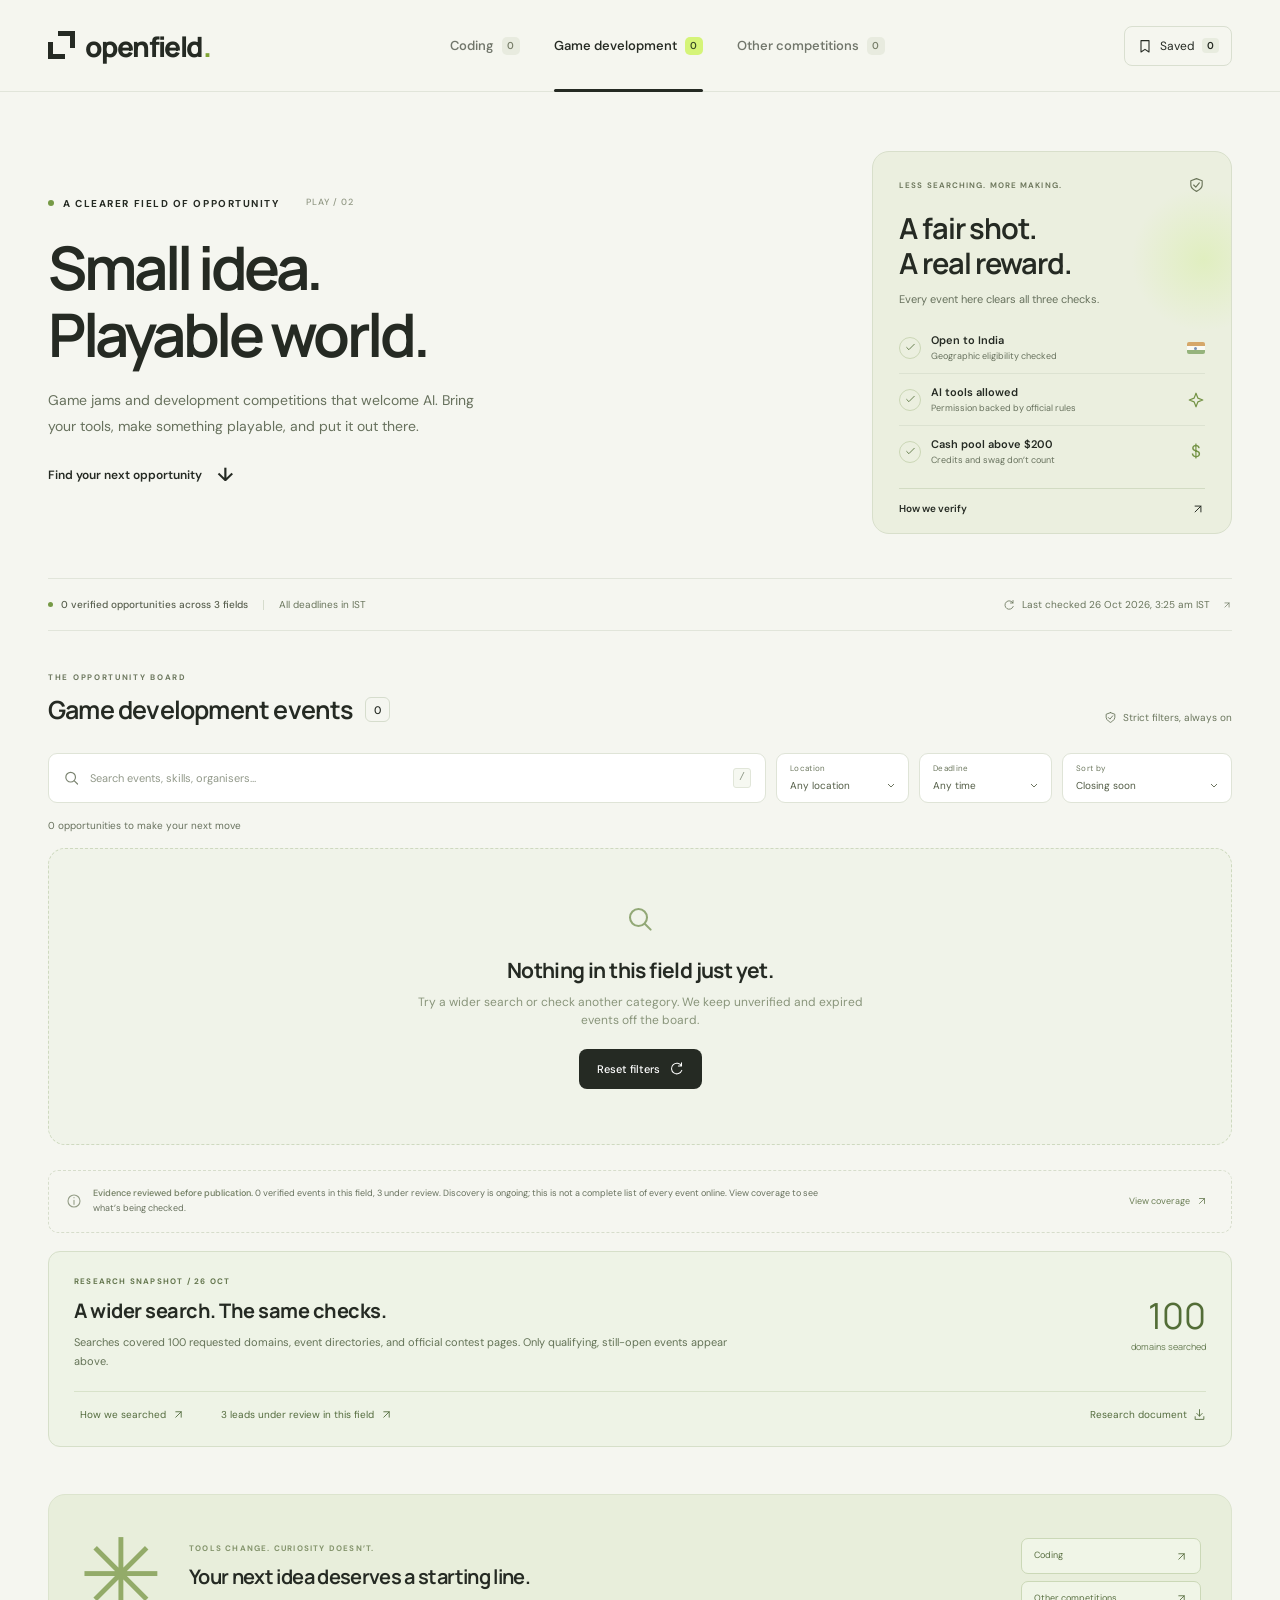
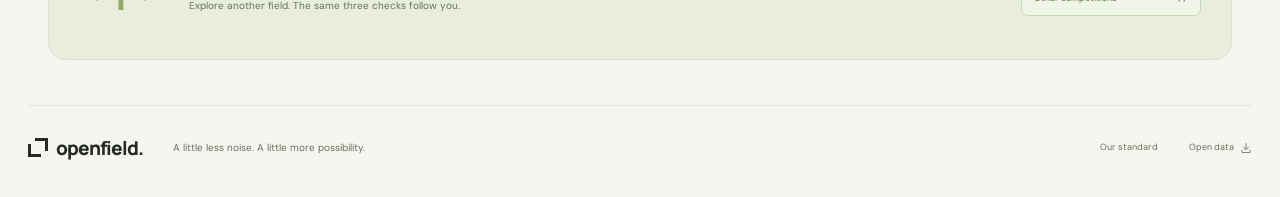
==== games.html @ f9df26ce "Publish competition research website" ====
<!doctype html>
<html lang="en">
<head>
  <meta charset="utf-8"><meta name="viewport" content="width=device-width,initial-scale=1">
  <meta name="theme-color" content="#f5f6f0">
  <meta name="description" content="Game jams and game development competitions open to India, allowing AI tools, with cash prize pools above $200.">
  <title>Game development · Openfield</title>
  <link rel="icon" href="favicon.svg" type="image/svg+xml"><link rel="stylesheet" href="style.css"><script src="app.js" defer></script>
</head>
<body data-category="game-development"><a class="skip-link" href="#opportunities">Skip to opportunities</a><div id="app"></div><noscript><div class="noscript">Enable JavaScript to browse, or read the <a href="events.json">event data</a>.</div></noscript></body>
</html>
---- style.css ----
@import url('https://fonts.googleapis.com/css2?family=DM+Sans:wght@400;450;500;550;600;650;700&family=Manrope:wght@400;500;600;650;700;750;800&display=swap');

:root{--ink:#252a23;--muted:#74796e;--paper:#f5f6f0;--line:#e1e5da;--lime:#d5f478;--green:#3b5c27;--white:#fff;--radius:17px;font-family:'DM Sans',sans-serif;color:var(--ink);background:var(--paper);font-synthesis:none;color-scheme:light;scroll-behavior:smooth}
*{box-sizing:border-box}body{margin:0;font-size:14px;line-height:1.5}button,input,select{font:inherit}a{color:inherit;text-decoration:none}button{cursor:pointer;color:inherit}button,a,input,select{-webkit-tap-highlight-color:transparent}button{background:none;border:0}button:disabled{cursor:default}button:focus-visible,a:focus-visible,select:focus-visible,input:focus-visible{outline:3px solid #7a9940;outline-offset:4px}input:focus-visible{outline-offset:-2px}button .icon,a .icon{flex-shrink:0}.icon{vertical-align:middle;flex-shrink:0}.muted{color:var(--muted)}.skip-link{position:fixed;top:-100px;left:15px;z-index:1000;background:var(--ink);padding:12px;color:white}.skip-link:focus{top:15px}.noscript{padding:40px;text-align:center}.noscript a{text-decoration:underline}
.site-header{border-bottom:1px solid var(--line);background:rgba(245,246,240,.96)}.header-inner{max-width:1320px;min-height:91px;margin:auto;padding:0 48px;display:flex;align-items:center;justify-content:space-between;gap:30px}.brand{font-family:'Manrope',sans-serif;font-size:28px;font-weight:800;letter-spacing:-1.6px;display:inline-flex;align-items:center;gap:10px;flex-shrink:0}.brand-dot{color:#80a535}.brand-mark{position:relative;width:27px;height:29px;display:inline-block}.brand-mark i{position:absolute;display:block;border:5px solid var(--ink);width:17px;height:17px}.brand-mark i:first-child{left:0;bottom:1px;border-top:0;border-right:0}.brand-mark i:last-child{right:0;top:0;border-bottom:0;border-left:0}.main-nav{align-self:stretch;display:flex;align-items:stretch;gap:34px}.main-nav a{position:relative;display:flex;align-items:center;gap:8px;font-size:13px;font-weight:550;color:#71766b;white-space:nowrap;transition:color .15s}.main-nav a:hover,.main-nav a.active{color:var(--ink)}.main-nav a.active:after{content:'';position:absolute;left:0;right:0;bottom:-1px;height:3px;background:var(--ink);border-radius:2px}.nav-count{font-size:10px;background:#e8ebdf;color:#777e69;min-width:18px;height:18px;display:grid;place-items:center;border-radius:5px}.main-nav a.active .nav-count{background:var(--lime);color:#354725}.saved-button{font-size:12px;display:flex;align-items:center;gap:7px;border:1px solid #d9dfd0;padding:9px 12px;border-radius:8px}.saved-button .icon{width:16px}.saved-button b{font-size:10px;font-weight:600;background:#e8ecdf;border-radius:4px;padding:0 5px}.saved-button[aria-pressed=true]{background:var(--lime);border-color:#bad65f}
.page-shell{max-width:1320px;margin:auto;padding:0 48px}.intro{display:grid;grid-template-columns:1fr 360px;gap:65px;padding:59px 0 44px;align-items:center}.eyebrow{font-size:10px;font-weight:700;letter-spacing:1.55px;display:flex;align-items:center;gap:9px}.live-dot,.status-dot{width:6px;height:6px;border-radius:100%;background:#769a46;display:inline-block;flex-shrink:0}.edition{font-size:9px;color:#909783;font-weight:500;margin-left:17px;letter-spacing:1px}.intro h1{font-family:'Manrope',sans-serif;font-size:clamp(42px,4.7vw,65px);line-height:1.12;letter-spacing:-3.5px;font-weight:650;margin:23px 0 20px}.intro-description{font-size:14px;line-height:1.8;color:#737969;max-width:450px;margin:0 0 22px}.text-link{font-weight:600;font-size:12px;display:inline-flex;align-items:center;gap:15px}.text-link>span{font-size:19px}.text-link:hover{text-decoration:underline;text-underline-offset:4px}
.promise-card{border:1px solid #d8dfcb;border-radius:var(--radius);background:#ebefdf;padding:23px 26px 17px;position:relative;overflow:hidden}.promise-card:before{content:'';position:absolute;width:145px;height:145px;background:radial-gradient(circle,rgba(217,238,171,.6),transparent 70%);right:-45px;top:35px;pointer-events:none}.promise-top{display:flex;align-items:center;justify-content:space-between;color:#6c765b;font-size:8px;font-weight:650;letter-spacing:1.1px}.promise-top .icon{width:17px}.promise-card h2{font-family:'Manrope',sans-serif;font-size:29px;letter-spacing:-1.1px;line-height:1.2;font-weight:650;margin:16px 0 10px}.promise-card>p{font-size:11px;color:#737e62;margin:0 0 15px}.promise-card ul{list-style:none;margin:0;padding:0}.promise-card li{display:flex;align-items:center;gap:10px;border-bottom:1px solid #dce2d1;padding:10px 0}.promise-card li:last-child{border:0}.promise-card li>div{flex:1}.promise-card strong{display:block;font-size:11px;font-weight:600}.promise-card small{display:block;color:#7b846f;font-size:9px;margin-top:1px}.check-circle{height:22px;width:22px;border-radius:50%;border:1px solid #cbd7b6;display:grid;place-items:center;color:#58733e}.check-circle .icon{width:13px;height:13px}.promise-end{width:18px;height:18px;color:#739244}.flag-india{width:18px;height:12px;background:linear-gradient(#d5a76a 0 33%,#fafaf4 33% 66%,#95b37c 66%);border-radius:2px;position:relative}.flag-india:after{content:'';position:absolute;width:3px;height:3px;border-radius:50%;background:#7a91b6;top:5px;left:7px}.dollar{width:18px;font-size:17px;color:#739244;text-align:center}.how-button{display:flex;align-items:center;justify-content:space-between;font-size:10px;font-weight:600;width:100%;margin-top:11px;padding:12px 0 0;border-top:1px solid #d2dbc3}.how-button .icon{width:14px;height:14px}
.field-status{display:flex;align-items:center;justify-content:space-between;border-top:1px solid var(--line);border-bottom:1px solid var(--line);min-height:53px;gap:15px;font-size:10px;color:#808575}.field-status>div{display:flex;align-items:center;gap:8px}.field-status strong{font-size:10px;font-weight:500;color:#59604f}.status-dot{width:5px;height:5px}.status-divider{height:10px;width:1px;background:#d6dccd;margin:0 7px}.field-status button{display:flex;align-items:center;gap:7px;font-size:10px;color:#7b8270;padding:10px 0}.field-status button .icon{height:12px;width:12px}.field-status button .icon:last-child{width:10px;margin-left:5px}
.opportunities{padding:40px 0 47px;scroll-margin-top:22px}.section-heading{display:flex;align-items:end;justify-content:space-between;margin-bottom:24px;gap:20px}.section-eyebrow{font-size:8px;letter-spacing:1.7px;color:#89917d;margin-bottom:8px}.section-heading h2{font-family:'Manrope',sans-serif;font-size:25px;letter-spacing:-.8px;margin:0;font-weight:650;display:flex;align-items:center;gap:12px}.section-heading h2>span{font-family:'DM Sans',sans-serif;letter-spacing:0;font-size:11px;font-weight:500;border:1px solid #d6ddcd;border-radius:6px;min-width:25px;height:25px;display:grid;place-items:center}.strict-label{font-size:10px;color:#7e876e;display:flex;align-items:center;gap:6px;padding-bottom:4px}.strict-label .icon{width:13px;height:13px}.toolbar{display:flex;align-items:stretch;gap:10px}.search-field{display:flex;align-items:center;gap:10px;flex:1;background:var(--white);border:1px solid #dfe4d7;padding:0 14px;border-radius:9px;min-width:200px}.search-field .icon{width:17px;color:#7a8370}.search-field input{width:100%;border:0;padding:16px 0;background:none;color:var(--ink);font-size:11px;outline:none}.search-field input::placeholder{color:#92998a}.search-field:focus-within{border-color:#95af71;box-shadow:0 0 0 2px #d6e1c8}.search-field kbd{color:#8a9380;border:1px solid #e1e6d9;background:#f6f8f1;border-radius:3px;font-size:10px;line-height:18px;width:18px;text-align:center;flex-shrink:0}.select-field{position:relative;border:1px solid #dfe4d7;background:var(--white);border-radius:9px;padding:8px 10px 7px 13px;min-width:133px}.select-field>span{display:block;color:#959d8b;font-size:8px;letter-spacing:.3px}.select-field select{width:100%;appearance:none;background:transparent url("data:image/svg+xml,%3Csvg xmlns='http://www.w3.org/2000/svg' width='14' height='14' fill='none' stroke='%236b735f'%3E%3Cpath d='m4 6 3 3 3-3'/%3E%3C/svg%3E") no-repeat right center;border:0;color:#525c45;outline:none;cursor:pointer;font-size:10px;padding:1px 23px 0 0}.sort-field{min-width:145px}.results-meta{display:flex;justify-content:space-between;align-items:center;min-height:45px;font-size:10px;color:#8b9380}.results-meta button{font-size:10px;display:flex;align-items:center;gap:4px;padding:5px}.results-meta button[hidden]{display:none}.results-meta .icon{width:12px;height:12px}
.event-grid{display:grid;grid-template-columns:repeat(3,minmax(0,1fr));gap:18px}.event-card{background:white;border:1px solid #e0e5d8;border-radius:var(--radius);padding:21px 20px 0;display:flex;flex-direction:column;min-width:0;transition:transform .18s,border-color .18s,box-shadow .18s}.event-card:hover{border-color:#bbcba7;transform:translateY(-3px);box-shadow:0 9px 22px -14px #37472850}.card-header{display:flex;align-items:center;gap:10px;min-height:38px}.organizer-logo{font-family:'Manrope',sans-serif;font-weight:750;font-size:12px;height:36px;width:36px;border-radius:10px;background:#f0f1f4;color:#373e4e;display:grid;place-items:center;letter-spacing:-.6px;flex-shrink:0}.logo-game-development{background:#e9e4f4;color:#75618c}.logo-other{background:#f6ede1;color:#9f7a47}.organizer-info{min-width:0;flex:1}.organizer-info>span{font-size:9px;font-weight:600;color:#71786a;display:block;white-space:nowrap;overflow:hidden;text-overflow:ellipsis;max-width:200px}.organizer-info small{display:flex;align-items:center;gap:4px;color:#969d8d;font-size:8px;margin-top:3px}.organizer-info .icon{width:10px;height:10px}.bookmark-button{align-self:flex-start;padding:4px;color:#abb2a3}.bookmark-button .icon{width:17px;height:17px}.bookmark-button:hover{color:var(--green)}.bookmark-button.is-saved{color:#5c7d2f}.bookmark-button.is-saved .icon{fill:#d5f478}.card-badges{display:flex;gap:7px;margin:22px 0 12px;min-height:21px}.open-badge{display:inline-flex;align-items:center;gap:5px;font-size:8px;background:#edf4e5;color:#6b854b;padding:3px 7px;border-radius:5px}.open-badge i{width:4px;height:4px;border-radius:50%;background:#8eaa68}.urgent-badge{display:inline-flex;align-items:center;font-size:8px;color:#aa7d40;background:#faf2e5;padding:3px 7px;border-radius:5px}.event-card h3{font-family:'Manrope',sans-serif;font-size:18px;letter-spacing:-.55px;line-height:1.35;font-weight:700;margin:0 0 11px;min-height:48px}.event-card h3 a:hover{text-decoration:underline;text-underline-offset:4px}.card-summary{color:#858d7c;font-size:10px;line-height:1.8;margin:0 0 14px;min-height:54px}.tags{display:flex;flex-wrap:wrap;gap:5px;margin-bottom:23px}.tags span{font-size:8px;border:1px solid #e7eadf;color:#7d866e;border-radius:5px;padding:3px 6px;white-space:nowrap}.card-facts{display:flex;align-items:start;justify-content:space-between;gap:10px;margin-top:auto;margin-bottom:20px}.card-facts>div{display:flex;flex-direction:column}.fact-label{font-size:7px;letter-spacing:1.1px;font-weight:550;color:#8e9781;white-space:nowrap}.prize-amount{font-family:'Manrope',sans-serif;font-size:24px;font-weight:650;letter-spacing:-1px;margin:3px 0 1px;line-height:1.5}.card-facts small{color:#929b85;font-size:8px;max-width:175px}.deadline-fact{text-align:right;flex-shrink:0}.deadline-fact strong{font-family:'Manrope',sans-serif;font-size:17px;letter-spacing:-.3px;font-weight:600;margin:7px 0 3px}.verification-strip{border-top:1px solid #edf0e7;display:flex;gap:13px;padding:11px 0;color:#738460}.verification-strip>span{display:flex;align-items:center;gap:4px;font-size:8px}.verification-strip .icon{width:11px;height:11px}.card-actions{margin:0 -20px;border-top:1px solid #e8ecdf;display:flex;min-height:49px;background:#fcfdf9;border-radius:0 0 var(--radius) var(--radius);overflow:hidden}.card-actions button,.card-actions a{display:flex;align-items:center;justify-content:center;gap:8px;padding:14px 7px;font-size:9px;flex:1;font-weight:500}.card-actions button{color:#8b947d;border-right:1px solid #e8ecdf}.card-actions a{color:#485a35}.card-actions .icon{width:12px;height:12px}.card-actions a:hover{background:#eaf2dc}.card-actions button:hover{background:#f0f4e7;color:#556547}
.coverage-note{display:flex;align-items:center;gap:11px;border:1px dashed #d6ddcb;border-radius:10px;padding:15px 17px;margin-top:25px;color:#949d87}.coverage-note>.icon{width:16px;height:16px}.coverage-note p{font-size:9px;line-height:1.7;margin:0;flex:1;max-width:750px}.coverage-note p strong{color:#788469;font-weight:550}.coverage-note button{display:flex;align-items:center;gap:6px;font-size:9px;color:#6a7d54;white-space:nowrap;margin-left:auto}.coverage-note button .icon{width:12px;height:12px}
.bottom-banner{display:flex;align-items:center;gap:26px;background:#e8eedb;border:1px solid #dce4ce;border-radius:var(--radius);padding:32px 30px;margin:0 0 45px}.banner-symbol{font-family:serif;font-size:100px;line-height:1;color:#93ab69;width:84px;flex-shrink:0}.bottom-banner .eyebrow{font-size:8px;letter-spacing:1.2px;color:#84946c}.bottom-banner h2{font-family:'Manrope',sans-serif;font-weight:650;font-size:20px;letter-spacing:-.65px;margin:8px 0 6px}.bottom-banner p{font-size:10px;color:#8c987c;margin:0}.banner-links{margin-left:auto;display:flex;flex-direction:column;gap:7px;min-width:180px}.banner-links a{border:1px solid #cbd8b7;border-radius:7px;display:flex;align-items:center;justify-content:space-between;gap:18px;padding:10px 12px;font-size:9px;color:#596f41;background:#f0f5e7}.banner-links a:hover{background:var(--lime)}.banner-links .icon{width:13px;height:13px}.site-footer{max-width:1224px;margin:auto;border-top:1px solid var(--line);display:flex;align-items:center;justify-content:space-between;padding:24px 0 32px;gap:20px}.footer-brand{font-size:19px;letter-spacing:-1px;gap:8px}.footer-brand .brand-mark{height:20px;width:20px}.footer-brand .brand-mark i{border-width:3.5px;width:13px;height:13px}.site-footer>p{font-size:10px;color:#8d9582;margin-right:auto;margin-left:10px}.site-footer>div{display:flex;gap:25px}.site-footer button,.site-footer>div>a{font-size:9px;color:#8a947e;display:flex;align-items:center;gap:6px}.site-footer .icon{width:12px;height:12px}
.skeleton-card{border:1px solid var(--line);border-radius:var(--radius);height:390px;padding:25px;background:white}.skeleton-card>div{background:linear-gradient(90deg,#eef1e7,#f7f9f3,#eef1e7);background-size:200%;height:30px;margin-bottom:25px;border-radius:7px;animation:shimmer 1.5s infinite}.skeleton-card>div:nth-child(2){height:70px}.skeleton-card>div:nth-child(3){height:100px}.empty-state{grid-column:1/-1;border:1px dashed #ced9bf;border-radius:var(--radius);padding:55px 25px;text-align:center;background:#f0f3e9}.empty-state>.icon{width:30px;height:30px;color:#92a876}.empty-state h3{font-family:'Manrope',sans-serif;font-size:21px;letter-spacing:-.6px;margin-bottom:6px}.empty-state p{color:#89957b;font-size:12px;max-width:470px;margin:0 auto 20px}.button{display:inline-flex;align-items:center;justify-content:center;gap:9px;background:var(--ink);color:#fff;padding:12px 18px;border-radius:8px;font-size:11px;font-weight:500}.button .icon{width:15px;height:15px}.button:hover{background:#496036}.button.secondary{background:#edf2e4;color:#5d7447;border:1px solid #d2ddc4}
dialog{border:1px solid #d4dec8;border-radius:20px;padding:0;max-width:640px;width:calc(100% - 30px);max-height:88dvh;background:#fbfcf7;color:var(--ink);box-shadow:0 30px 150px #16210f55}dialog::backdrop{background:#1e291a77;backdrop-filter:blur(5px)}.dialog-open{overflow:hidden}.dialog-wrap{padding:36px;position:relative}.dialog-close{position:absolute;right:16px;top:16px;display:grid;place-items:center;width:28px;height:28px;background:#edf1e7;border-radius:50%;color:#738460}.dialog-close .icon{height:15px;width:15px}.dialog-wrap>.eyebrow{max-width:90%}.dialog-wrap h2{font-family:'Manrope',sans-serif;font-size:30px;line-height:1.2;letter-spacing:-1.3px;margin:18px 0 10px;padding-right:12px;font-weight:650}.dialog-intro{font-size:12px;color:#869179;margin-bottom:25px}.proof-section{border-top:1px solid #e0e7d6;padding:18px 0 6px}.proof-section h3{font-size:13px;margin:0 0 10px;display:flex;gap:8px;align-items:center}.proof-section h3 .icon{width:17px;color:#779451}.proof-section p{font-size:11px;color:#758468;line-height:1.8}.proof-section blockquote{margin:10px 0;background:#ecf2e2;border-left:2px solid #adc58a;border-radius:0 6px 6px 0;padding:12px;font-size:12px;line-height:1.7;color:#5d7446}.proof-section .text-link{font-size:10px;color:#6c864e}.proof-section .text-link .icon{height:13px;width:13px}.proof-section .muted{font-size:10px;color:#919e83}.dialog-actions{display:flex;gap:10px;justify-content:flex-end;padding-top:20px}.method-steps>section{display:flex;gap:17px;padding:17px 0;border-top:1px solid var(--line)}.method-steps>section>span{font-size:11px;color:#8da86a;padding:6px 8px;background:#edf3e3;align-self:flex-start;border-radius:7px}.method-steps h3{font-size:13px;margin:3px 0 6px}.method-steps p{font-size:11px;color:#859379;line-height:1.8;margin:0}.dialog-note{background:#eef3e5;border:1px solid #dfe8d3;border-radius:9px;padding:15px;font-size:10px;color:#839573;line-height:1.9;margin-top:20px}.dialog-note p{margin:8px 0 0}.source-summary{display:flex;align-items:center;gap:17px;border:1px solid #dbe5ce;border-radius:10px;padding:18px;background:#edf3e3}.source-summary strong{font-size:38px;font-weight:500;line-height:1;color:#5c783f}.source-summary>span{font-size:11px;color:#7b8c68}.source-summary+p{font-size:11px;color:#8a977c;line-height:1.8}.source-list>a{border-bottom:1px solid var(--line);padding:12px 0;display:flex;align-items:center;justify-content:space-between;gap:10px}.source-list strong{font-size:11px;font-weight:550}.source-list small{display:block;font-size:9px;color:#97a189;margin-top:2px}.source-list>a>span{display:flex;align-items:center;gap:8px;font-size:9px;color:#8da176}.source-list .icon{height:12px;width:12px}.toast{position:fixed;bottom:25px;left:50%;transform:translate(-50%,15px);padding:12px 20px;background:#2d3b24;color:#f2f6eb;font-size:12px;border:1px solid #647c4d;border-radius:10px;box-shadow:0 4px 25px #23331925;opacity:0;pointer-events:none;transition:opacity .2s,transform .2s;z-index:100}.toast.show{opacity:1;transform:translate(-50%,0)}
/* Small text stays readable against the quiet, light palette. */
.intro-description,.promise-card>p,.promise-card small,.card-summary,.organizer-info small,.card-facts small,.tags span,.results-meta,.coverage-note p,.site-footer>p,.site-footer button,.site-footer>div>a,.bottom-banner p{color:#67715d}
.fact-label,.section-eyebrow,.select-field>span{color:#6d785f}.card-actions button{color:#69765a}.organizer-info>span{color:#59654f}.field-status,.field-status button,.strict-label{color:#69755c}.dialog-intro,.proof-section p,.proof-section .muted,.method-steps p,.dialog-note,.source-list small{color:#68795a}.prize-amount.prize-long{font-size:clamp(18px,1.65vw,24px);letter-spacing:-.7px}.conditions-list{padding-left:18px;color:#68795a;font-size:11px;line-height:1.9}.select-field.sort-field{min-width:170px}
.review-queue{margin-top:25px;border-top:1px solid var(--line);padding-top:20px}.review-queue h3{font-family:'Manrope',sans-serif;font-size:19px;letter-spacing:-.5px;margin:9px 0}.review-queue>p,.review-queue article p{font-size:11px;color:#68795a;line-height:1.8}.review-queue article{border:1px solid #e4dec6;background:#f7f3e8;border-radius:9px;padding:15px;margin-top:12px}.review-queue article>a{font-size:12px;font-weight:600;display:flex;align-items:center;gap:7px}.review-queue article .icon{width:13px;height:13px}.review-queue article>span{display:inline-block;font-size:8px;border:1px solid #ddd2b4;color:#837343;padding:2px 6px;border-radius:4px;margin-top:7px}.conversion-note{font-size:10px;color:#68795a}.conversion-note .text-link{font-size:10px}.conversion-note .icon{width:12px;height:12px}
.research-snapshot{margin-top:18px;border:1px solid #d6dfc9;background:#eef3e6;border-radius:12px;padding:23px 25px}.research-snapshot[hidden]{display:none}.research-heading{display:flex;justify-content:space-between;align-items:center;gap:30px}.research-heading .eyebrow{font-size:8px;letter-spacing:1.2px;color:#64764e}.research-heading h3{font-family:'Manrope',sans-serif;font-size:20px;letter-spacing:-.5px;margin:9px 0 7px}.research-heading p{font-size:11px;line-height:1.8;color:#647357;max-width:670px;margin:0}.research-number{font-family:'Manrope',sans-serif;font-size:36px;line-height:1.2;color:#536d37;text-align:right;flex-shrink:0}.research-number small{display:block;font-family:inherit;font-size:9px;color:#667b52;margin-top:4px}.research-actions{display:flex;align-items:center;gap:24px;border-top:1px solid #d8e2ca;padding-top:14px;margin-top:19px;flex-wrap:wrap}.research-actions button,.research-actions a{font-size:10px;display:inline-flex;align-items:center;gap:6px;color:#536b3d}.research-actions a{margin-left:auto}.research-actions .icon{width:13px;height:13px}.research-dialog-link{display:flex;gap:8px;align-items:center;font-size:11px;color:#526e37;padding:12px 0}.research-dialog-link .icon{width:14px;height:14px}.research-stats{display:grid;grid-template-columns:repeat(3,minmax(0,1fr));gap:10px;margin-bottom:22px}.research-stats>div{border:1px solid #dce5cf;background:#edf3e3;border-radius:9px;padding:15px 10px}.research-stats strong{display:block;font-size:27px;font-weight:600;color:#5c783f;line-height:1.3}.research-stats span{display:block;font-size:9px;color:#61744f;line-height:1.5;margin-top:4px}.research-method{font-size:11px;line-height:1.8;color:#68795a;padding-left:18px}.research-method li{padding-left:3px;margin:9px 0}.research-coverage>h3{font-size:14px;margin:18px 0 8px}.research-coverage>p,.research-coverage details>p{font-size:11px;line-height:1.8;color:#68795a}.research-coverage details{border-top:1px solid #dce4d1}.research-coverage summary{padding:15px 0;cursor:pointer;font-size:12px;font-weight:550;color:#4b6039}.research-coverage summary span{font-size:9px;color:#6c7e5c;font-weight:400;margin-left:8px}.research-coverage details[open]>summary{padding-bottom:7px}.domain-list,.research-record-list{list-style:none;margin:0;padding:0}.domain-list>li,.research-record-list>li{padding:12px 0;border-bottom:1px solid #e4e9dc}.domain-list>li:last-child,.research-record-list>li:last-child{border-bottom:0}.domain-list a,.research-record-list a{font-size:11px;font-weight:550;display:inline-flex;align-items:center;gap:5px;overflow-wrap:anywhere}.domain-list .icon,.research-record-list .icon{width:12px;height:12px;flex-shrink:0}.domain-status{display:block;font-size:9px;color:#5e7650;margin-top:4px;text-transform:capitalize}.domain-list p,.research-record-list p{font-size:10px;color:#68795a;line-height:1.8;margin:5px 0 0}.evidence-summary{background:#edf2e5;border-radius:6px;padding:12px}.evidence-summary>span{display:block;font-size:8px;letter-spacing:.7px;text-transform:uppercase;margin-bottom:5px;color:#6e825a}.extra-source-links{display:flex;flex-direction:column;align-items:flex-start;gap:10px;padding:5px 0}.research-actions button:hover,.research-actions a:hover,.research-dialog-link:hover{text-decoration:underline;text-underline-offset:3px}
@media(max-width:600px){.research-snapshot{padding:19px 17px}.research-heading{gap:15px;align-items:flex-start}.research-heading h3{font-size:18px;line-height:1.4}.research-heading p{font-size:10px}.research-number{font-size:29px}.research-number small{font-size:8px;max-width:60px;line-height:1.5}.research-actions{gap:14px;align-items:flex-start;flex-direction:column}.research-actions a{margin-left:0}.research-stats{gap:6px}.research-stats>div{padding:12px 8px}.research-stats span{font-size:8px}.research-method{font-size:12px}.research-coverage summary{font-size:12px}.research-coverage summary span{font-size:8px;margin-left:5px}}
@keyframes shimmer{from{background-position:200%}to{background-position:-200%}}
@media(min-width:1450px){.header-inner,.page-shell{max-width:1400px;padding-left:65px;padding-right:65px}.intro{grid-template-columns:1fr 390px;padding-top:66px;padding-bottom:51px}.intro h1{font-size:72px}.promise-card{padding:25px 29px 20px}.site-footer{max-width:1270px}.event-card{padding:25px 24px 0}.card-actions{margin:0 -24px}.event-card h3{font-size:20px}.card-summary{font-size:11px}.prize-amount{font-size:26px}.card-facts small{font-size:9px}.fact-label{font-size:8px}}
@media(max-width:1100px){.main-nav{gap:20px}.header-inner{gap:15px;padding:0 32px}.page-shell{padding:0 32px}.intro{gap:35px;grid-template-columns:1fr 320px}.intro h1{font-size:53px;letter-spacing:-2.8px}.edition{display:none}.event-grid{gap:13px}.event-card{padding:18px 16px 0}.card-actions{margin:0 -16px}.prize-amount{font-size:21px}.card-facts small{font-size:7px;max-width:145px}.deadline-fact strong{font-size:15px}.card-summary{min-height:72px}.event-card h3{font-size:17px;min-height:46px}.site-footer{margin:0 32px}.bottom-banner{gap:18px;padding:25px}.bottom-banner h2{font-size:18px}.banner-symbol{font-size:80px;width:65px}.banner-links{min-width:160px}.select-field{min-width:115px}.sort-field{min-width:140px}}
@media(max-width:850px){.header-inner{flex-wrap:wrap;min-height:auto;padding:20px 25px 0}.brand{font-size:25px}.saved-button{margin-left:auto;padding:7px 9px}.main-nav{order:3;flex-basis:100%;min-height:54px;gap:28px}.main-nav a{font-size:12px}.intro{grid-template-columns:1fr 280px;gap:28px;padding:38px 0 30px}.page-shell{padding:0 25px}.intro h1{font-size:43px;letter-spacing:-2px}.intro-description{font-size:12px}.intro .eyebrow{font-size:8px;letter-spacing:1px}.promise-card{padding:19px}.promise-card h2{font-size:25px}.promise-top{font-size:7px}.promise-card>p{font-size:10px}.promise-card li{padding:8px 0}.promise-card small{font-size:8px}.promise-card strong{font-size:10px}.field-status{align-items:flex-start;flex-direction:column;gap:0;padding:10px 0}.field-status button{padding:5px 0}.toolbar{flex-wrap:wrap;gap:8px}.search-field{flex-basis:100%}.select-field{flex:1}.event-grid{grid-template-columns:repeat(2,minmax(0,1fr));gap:16px}.card-summary{min-height:54px}.event-card h3{font-size:19px;min-height:50px}.event-card{padding:22px 20px 0}.card-actions{margin:0 -20px}.prize-amount{font-size:24px}.organizer-info>span{max-width:210px}.section-heading h2{font-size:24px}.bottom-banner{flex-wrap:wrap;gap:12px}.banner-symbol{width:50px;font-size:65px}.banner-links{flex-direction:row;width:100%;margin-left:62px}.banner-links a{flex:1}.site-footer{margin:0 25px}.site-footer>p{display:none}.coverage-note{align-items:flex-start}.coverage-note button{align-self:center}.strict-label{font-size:8px}}
@media(max-width:600px){.header-inner{padding:17px 20px 0}.brand{font-size:24px}.brand-mark{width:23px;height:25px}.brand-mark i{width:15px;height:15px;border-width:4px}.main-nav{gap:0;justify-content:space-between;min-height:57px}.main-nav a{font-size:10px;gap:6px}.nav-count{font-size:9px;min-width:16px;height:16px}.saved-button{font-size:10px;gap:5px}.saved-button .icon{width:14px;height:14px}.page-shell{padding:0 20px}.intro{grid-template-columns:1fr;gap:28px;padding:31px 0 25px}.intro h1{font-size:47px;letter-spacing:-2.6px;margin:19px 0 17px}.intro-description{font-size:12px;max-width:370px}.intro .eyebrow{font-size:7px;letter-spacing:1.2px}.text-link{font-size:11px}.promise-card{padding:19px 20px 12px}.promise-card h2{font-size:23px;line-height:1.3;margin:10px 0 6px}.promise-card h2 br{display:none}.promise-top{font-size:7px}.promise-card>p{font-size:10px;margin-bottom:9px}.promise-card li{padding:9px 0;gap:11px}.promise-card strong{font-size:11px}.promise-card small{font-size:9px}.how-button{font-size:10px;margin-top:8px}.promise-card li>.promise-end,.promise-card li>.dollar,.flag-india{margin-right:3px}.field-status{font-size:9px;padding:10px 0 5px}.field-status strong,.field-status button{font-size:9px}.field-status>div{gap:7px}.status-divider{margin:0 1px}.field-status button .icon:last-child{margin-left:0}.opportunities{padding-top:28px;padding-bottom:30px}.section-heading{align-items:start;margin-bottom:18px;gap:7px}.section-eyebrow{font-size:7px;letter-spacing:1.2px}.section-heading h2{font-size:21px;letter-spacing:-.8px;gap:8px}.section-heading h2>span{font-size:10px;min-width:21px;height:21px}.strict-label{font-size:0;padding-top:22px;gap:0}.strict-label .icon{width:17px;height:17px}.select-field{padding-left:10px;min-width:0}.select-field select{font-size:9px;padding-right:15px}.search-field input{font-size:10px}.sort-field{flex:1.2}.results-meta{font-size:9px;min-height:42px}.event-grid{grid-template-columns:1fr;gap:17px}.event-card{padding:23px 22px 0}.organizer-logo{height:40px;width:40px;font-size:13px}.organizer-info>span{font-size:10px;max-width:230px}.organizer-info small{font-size:9px}.card-badges{margin-top:20px;margin-bottom:12px}.open-badge,.urgent-badge{font-size:9px}.event-card h3{font-size:21px;min-height:0;margin-bottom:11px;letter-spacing:-.7px}.card-summary{font-size:12px;line-height:1.7;min-height:0}.tags span{font-size:9px}.tags{margin-bottom:24px}.card-facts{margin-bottom:19px}.fact-label{font-size:8px}.prize-amount{font-size:27px}.card-facts small{font-size:9px;max-width:220px}.deadline-fact strong{font-size:19px;margin-top:7px}.verification-strip{padding:12px 0;gap:17px}.verification-strip>span{font-size:9px}.verification-strip .icon{width:12px;height:12px}.card-actions{margin:0 -22px;min-height:53px}.card-actions button,.card-actions a{font-size:10px}.coverage-note{padding:13px;gap:9px;flex-wrap:wrap;margin-top:21px}.coverage-note p{font-size:9px;flex-basis:calc(100% - 35px)}.coverage-note button{margin-left:25px}.bottom-banner{padding:22px 20px;margin-bottom:30px;gap:10px}.banner-symbol{font-size:55px;width:43px}.bottom-banner>div:nth-child(2){flex:1;min-width:180px}.bottom-banner .eyebrow{font-size:6px;letter-spacing:1px}.bottom-banner h2{font-size:17px;letter-spacing:-.5px;line-height:1.4}.bottom-banner p{font-size:9px}.banner-links{margin-left:0;gap:7px}.banner-links a{font-size:9px;padding:10px;gap:5px}.banner-links .icon{width:11px}.site-footer{margin:0 20px;padding:20px 0 27px}.footer-brand{font-size:19px}.footer-brand .brand-mark{width:20px;height:20px}.site-footer>div{gap:15px}.site-footer button,.site-footer>div>a{font-size:9px}.dialog-wrap{padding:30px 23px 25px}.dialog-wrap h2{font-size:26px}.dialog-wrap .eyebrow{font-size:8px;letter-spacing:1px}.dialog-actions{justify-content:stretch}.dialog-actions>*{flex:1;padding-left:12px;padding-right:12px}.proof-section p,.method-steps p{font-size:12px}.dialog-note{font-size:11px}.toast{width:max-content;max-width:90%;text-align:center;font-size:11px}.skeleton-card{height:340px}}
@media(prefers-reduced-motion:reduce){*{scroll-behavior:auto!important;animation:none!important;transition:none!important}.event-card:hover{transform:none}}
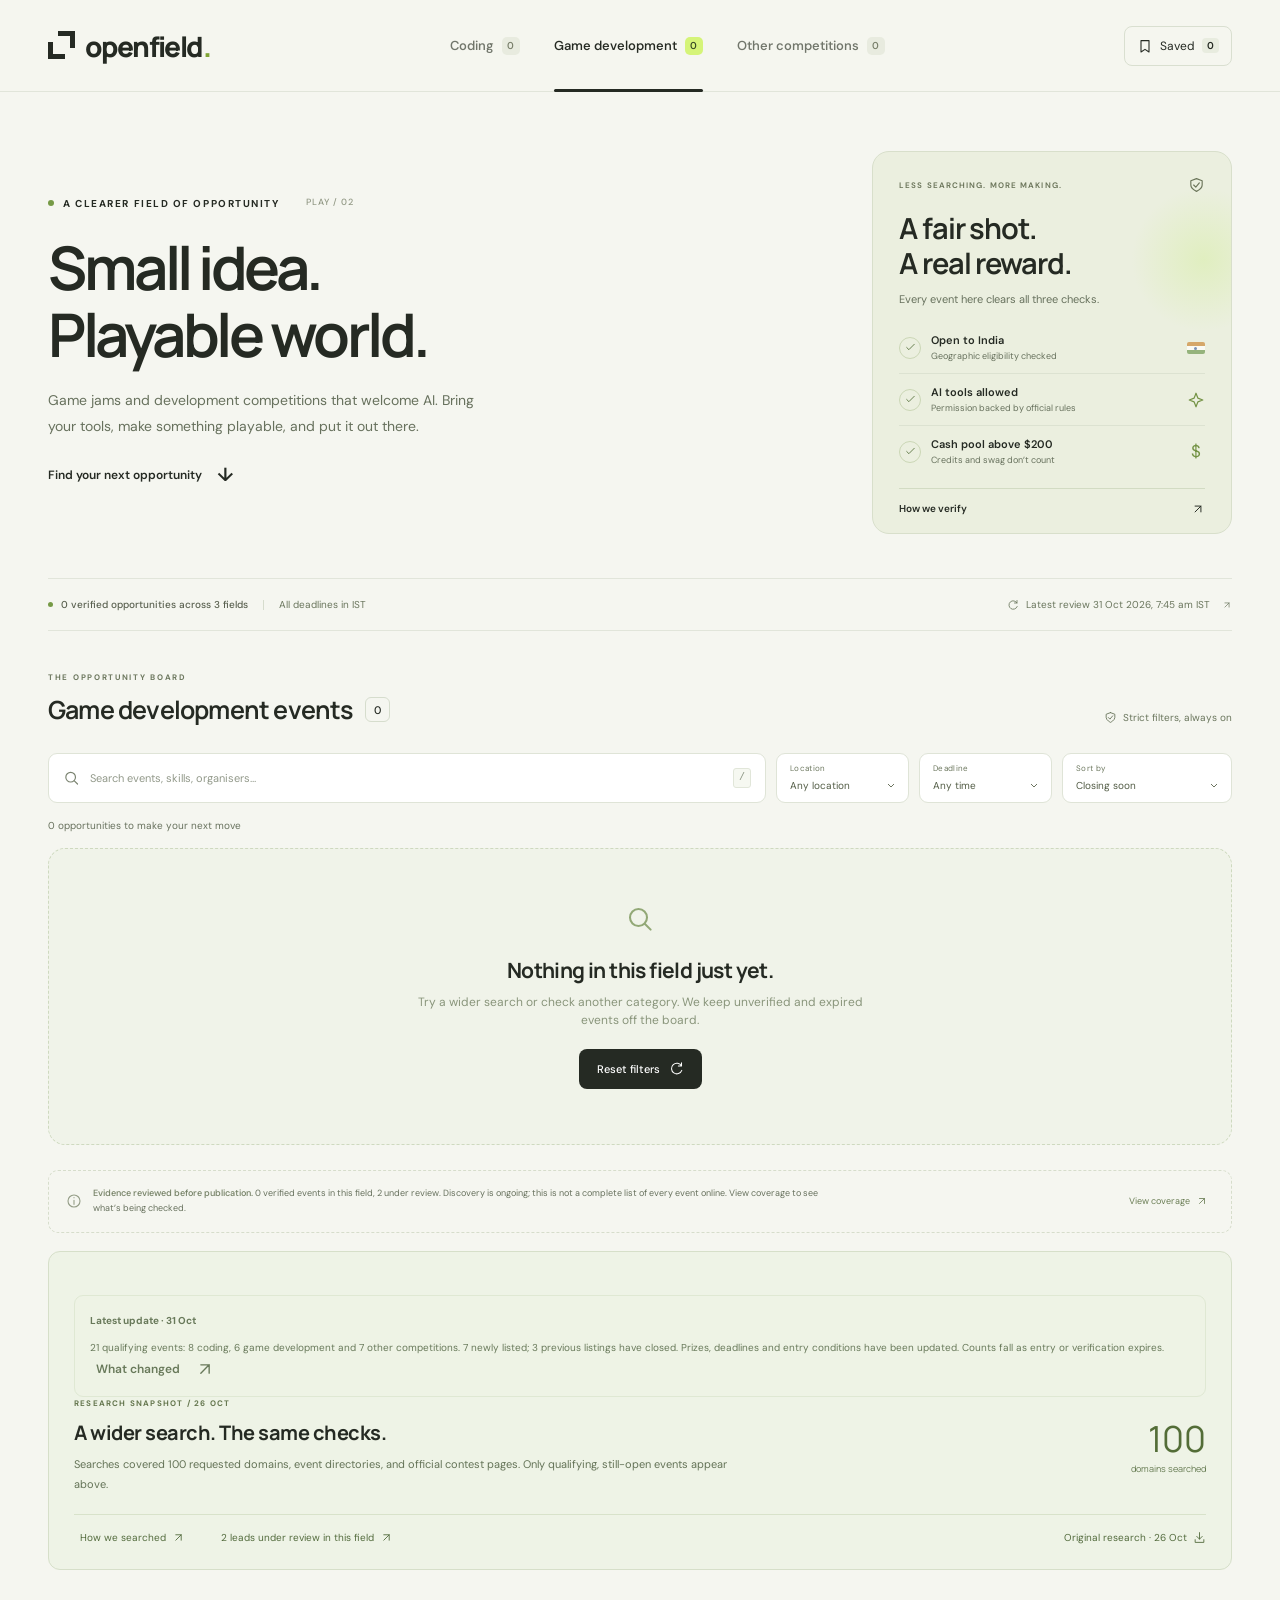
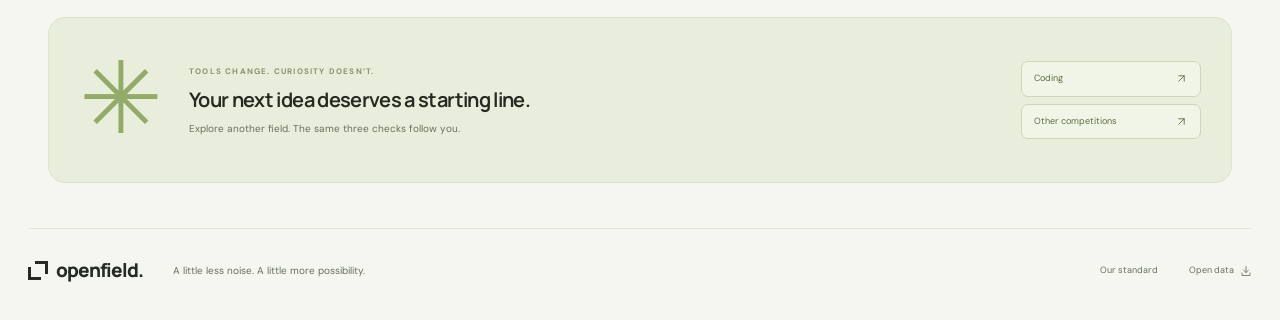
==== commit 29dd8c7b: "Refresh competition listings — 31 October 2026 Publish 21 qualifying competitions: 8 coding, 6 game " ====
--- a/games.html
+++ b/games.html
@@ -5,7 +5,7 @@
   <meta name="theme-color" content="#f5f6f0">
   <meta name="description" content="Game jams and game development competitions open to India, allowing AI tools, with cash prize pools above $200.">
   <title>Game development · Openfield</title>
-  <link rel="icon" href="favicon.svg" type="image/svg+xml"><link rel="stylesheet" href="style.css"><script src="app.js" defer></script>
+  <link rel="icon" href="favicon.svg" type="image/svg+xml"><link rel="stylesheet" href="style.css"><script src="app.js?v=20261031" defer></script>
 </head>
 <body data-category="game-development"><a class="skip-link" href="#opportunities">Skip to opportunities</a><div id="app"></div><noscript><div class="noscript">Enable JavaScript to browse, or read the <a href="events.json">event data</a>.</div></noscript></body>
 </html>
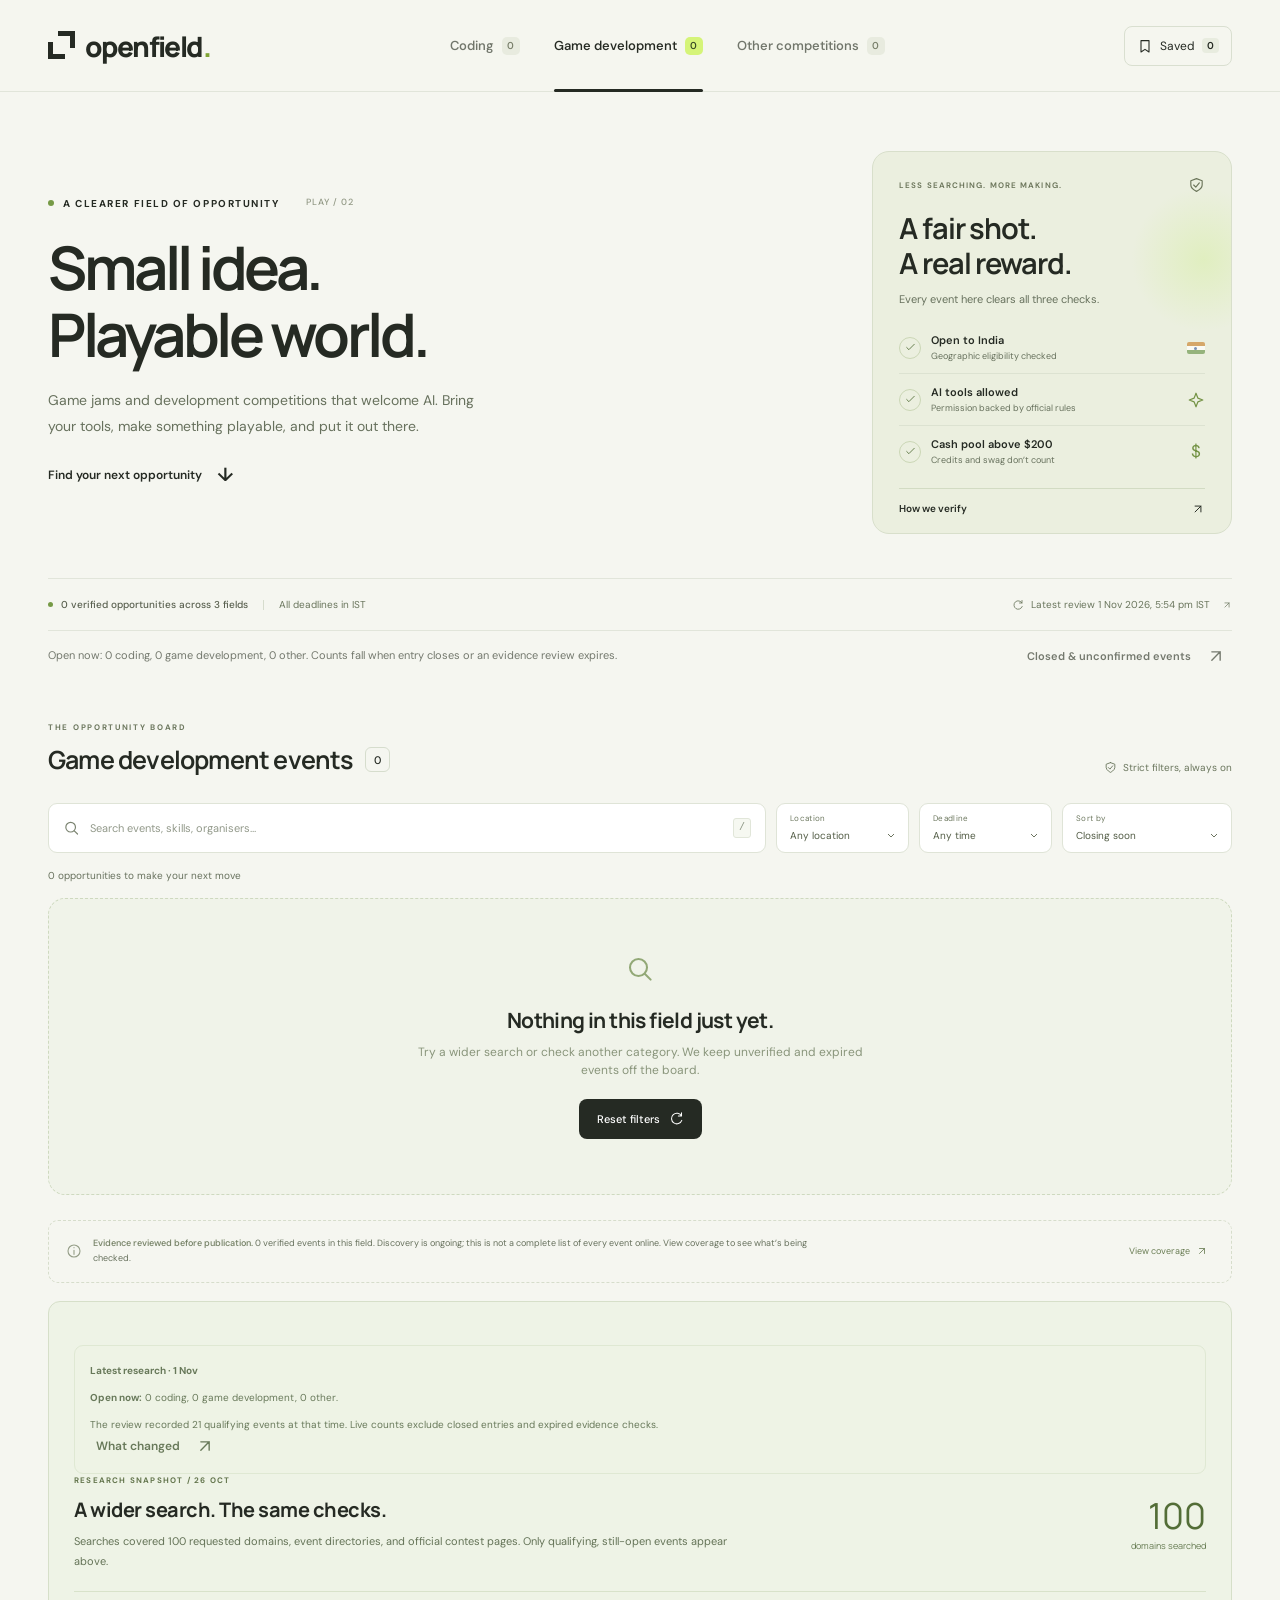
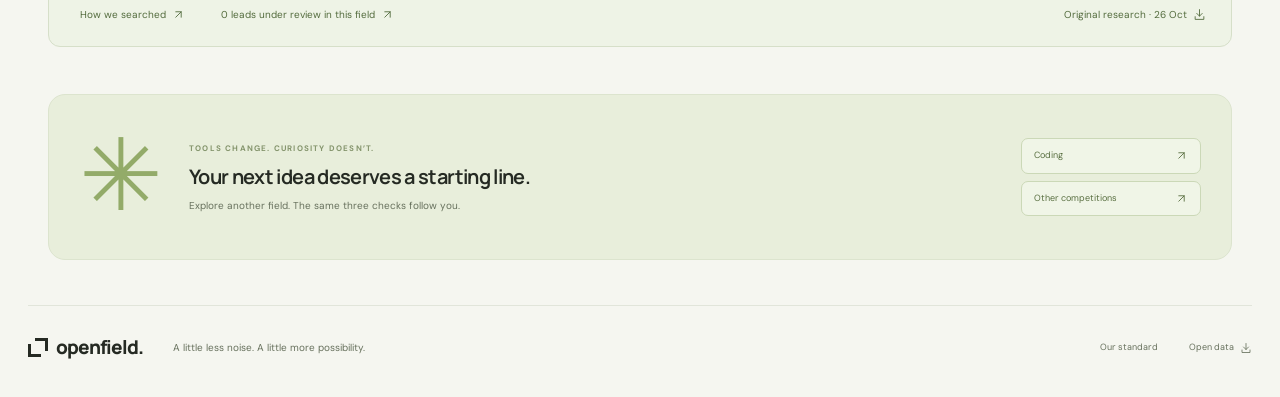
==== commit 1bcf239b: "Add RUN and Meta; refresh November competitions Publish 21 qualifying listings as of 1 November: 6 c" ====
--- a/games.html
+++ b/games.html
@@ -5,7 +5,7 @@
   <meta name="theme-color" content="#f5f6f0">
   <meta name="description" content="Game jams and game development competitions open to India, allowing AI tools, with cash prize pools above $200.">
   <title>Game development · Openfield</title>
-  <link rel="icon" href="favicon.svg" type="image/svg+xml"><link rel="stylesheet" href="style.css"><script src="app.js?v=20261031" defer></script>
+  <link rel="icon" href="favicon.svg" type="image/svg+xml"><link rel="stylesheet" href="style.css?v=20261101"><script src="app.js?v=20261101" defer></script>
 </head>
 <body data-category="game-development"><a class="skip-link" href="#opportunities">Skip to opportunities</a><div id="app"></div><noscript><div class="noscript">Enable JavaScript to browse, or read the <a href="events.json">event data</a>.</div></noscript></body>
 </html>
--- a/style.css
+++ b/style.css
@@ -23,4 +23,5 @@
 @media(max-width:1100px){.main-nav{gap:20px}.header-inner{gap:15px;padding:0 32px}.page-shell{padding:0 32px}.intro{gap:35px;grid-template-columns:1fr 320px}.intro h1{font-size:53px;letter-spacing:-2.8px}.edition{display:none}.event-grid{gap:13px}.event-card{padding:18px 16px 0}.card-actions{margin:0 -16px}.prize-amount{font-size:21px}.card-facts small{font-size:7px;max-width:145px}.deadline-fact strong{font-size:15px}.card-summary{min-height:72px}.event-card h3{font-size:17px;min-height:46px}.site-footer{margin:0 32px}.bottom-banner{gap:18px;padding:25px}.bottom-banner h2{font-size:18px}.banner-symbol{font-size:80px;width:65px}.banner-links{min-width:160px}.select-field{min-width:115px}.sort-field{min-width:140px}}
 @media(max-width:850px){.header-inner{flex-wrap:wrap;min-height:auto;padding:20px 25px 0}.brand{font-size:25px}.saved-button{margin-left:auto;padding:7px 9px}.main-nav{order:3;flex-basis:100%;min-height:54px;gap:28px}.main-nav a{font-size:12px}.intro{grid-template-columns:1fr 280px;gap:28px;padding:38px 0 30px}.page-shell{padding:0 25px}.intro h1{font-size:43px;letter-spacing:-2px}.intro-description{font-size:12px}.intro .eyebrow{font-size:8px;letter-spacing:1px}.promise-card{padding:19px}.promise-card h2{font-size:25px}.promise-top{font-size:7px}.promise-card>p{font-size:10px}.promise-card li{padding:8px 0}.promise-card small{font-size:8px}.promise-card strong{font-size:10px}.field-status{align-items:flex-start;flex-direction:column;gap:0;padding:10px 0}.field-status button{padding:5px 0}.toolbar{flex-wrap:wrap;gap:8px}.search-field{flex-basis:100%}.select-field{flex:1}.event-grid{grid-template-columns:repeat(2,minmax(0,1fr));gap:16px}.card-summary{min-height:54px}.event-card h3{font-size:19px;min-height:50px}.event-card{padding:22px 20px 0}.card-actions{margin:0 -20px}.prize-amount{font-size:24px}.organizer-info>span{max-width:210px}.section-heading h2{font-size:24px}.bottom-banner{flex-wrap:wrap;gap:12px}.banner-symbol{width:50px;font-size:65px}.banner-links{flex-direction:row;width:100%;margin-left:62px}.banner-links a{flex:1}.site-footer{margin:0 25px}.site-footer>p{display:none}.coverage-note{align-items:flex-start}.coverage-note button{align-self:center}.strict-label{font-size:8px}}
 @media(max-width:600px){.header-inner{padding:17px 20px 0}.brand{font-size:24px}.brand-mark{width:23px;height:25px}.brand-mark i{width:15px;height:15px;border-width:4px}.main-nav{gap:0;justify-content:space-between;min-height:57px}.main-nav a{font-size:10px;gap:6px}.nav-count{font-size:9px;min-width:16px;height:16px}.saved-button{font-size:10px;gap:5px}.saved-button .icon{width:14px;height:14px}.page-shell{padding:0 20px}.intro{grid-template-columns:1fr;gap:28px;padding:31px 0 25px}.intro h1{font-size:47px;letter-spacing:-2.6px;margin:19px 0 17px}.intro-description{font-size:12px;max-width:370px}.intro .eyebrow{font-size:7px;letter-spacing:1.2px}.text-link{font-size:11px}.promise-card{padding:19px 20px 12px}.promise-card h2{font-size:23px;line-height:1.3;margin:10px 0 6px}.promise-card h2 br{display:none}.promise-top{font-size:7px}.promise-card>p{font-size:10px;margin-bottom:9px}.promise-card li{padding:9px 0;gap:11px}.promise-card strong{font-size:11px}.promise-card small{font-size:9px}.how-button{font-size:10px;margin-top:8px}.promise-card li>.promise-end,.promise-card li>.dollar,.flag-india{margin-right:3px}.field-status{font-size:9px;padding:10px 0 5px}.field-status strong,.field-status button{font-size:9px}.field-status>div{gap:7px}.status-divider{margin:0 1px}.field-status button .icon:last-child{margin-left:0}.opportunities{padding-top:28px;padding-bottom:30px}.section-heading{align-items:start;margin-bottom:18px;gap:7px}.section-eyebrow{font-size:7px;letter-spacing:1.2px}.section-heading h2{font-size:21px;letter-spacing:-.8px;gap:8px}.section-heading h2>span{font-size:10px;min-width:21px;height:21px}.strict-label{font-size:0;padding-top:22px;gap:0}.strict-label .icon{width:17px;height:17px}.select-field{padding-left:10px;min-width:0}.select-field select{font-size:9px;padding-right:15px}.search-field input{font-size:10px}.sort-field{flex:1.2}.results-meta{font-size:9px;min-height:42px}.event-grid{grid-template-columns:1fr;gap:17px}.event-card{padding:23px 22px 0}.organizer-logo{height:40px;width:40px;font-size:13px}.organizer-info>span{font-size:10px;max-width:230px}.organizer-info small{font-size:9px}.card-badges{margin-top:20px;margin-bottom:12px}.open-badge,.urgent-badge{font-size:9px}.event-card h3{font-size:21px;min-height:0;margin-bottom:11px;letter-spacing:-.7px}.card-summary{font-size:12px;line-height:1.7;min-height:0}.tags span{font-size:9px}.tags{margin-bottom:24px}.card-facts{margin-bottom:19px}.fact-label{font-size:8px}.prize-amount{font-size:27px}.card-facts small{font-size:9px;max-width:220px}.deadline-fact strong{font-size:19px;margin-top:7px}.verification-strip{padding:12px 0;gap:17px}.verification-strip>span{font-size:9px}.verification-strip .icon{width:12px;height:12px}.card-actions{margin:0 -22px;min-height:53px}.card-actions button,.card-actions a{font-size:10px}.coverage-note{padding:13px;gap:9px;flex-wrap:wrap;margin-top:21px}.coverage-note p{font-size:9px;flex-basis:calc(100% - 35px)}.coverage-note button{margin-left:25px}.bottom-banner{padding:22px 20px;margin-bottom:30px;gap:10px}.banner-symbol{font-size:55px;width:43px}.bottom-banner>div:nth-child(2){flex:1;min-width:180px}.bottom-banner .eyebrow{font-size:6px;letter-spacing:1px}.bottom-banner h2{font-size:17px;letter-spacing:-.5px;line-height:1.4}.bottom-banner p{font-size:9px}.banner-links{margin-left:0;gap:7px}.banner-links a{font-size:9px;padding:10px;gap:5px}.banner-links .icon{width:11px}.site-footer{margin:0 20px;padding:20px 0 27px}.footer-brand{font-size:19px}.footer-brand .brand-mark{width:20px;height:20px}.site-footer>div{gap:15px}.site-footer button,.site-footer>div>a{font-size:9px}.dialog-wrap{padding:30px 23px 25px}.dialog-wrap h2{font-size:26px}.dialog-wrap .eyebrow{font-size:8px;letter-spacing:1px}.dialog-actions{justify-content:stretch}.dialog-actions>*{flex:1;padding-left:12px;padding-right:12px}.proof-section p,.method-steps p{font-size:12px}.dialog-note{font-size:11px}.toast{width:max-content;max-width:90%;text-align:center;font-size:11px}.skeleton-card{height:340px}}
+.availability-note{display:flex;align-items:center;justify-content:space-between;gap:16px;padding:14px 0;color:var(--muted);font-size:11px}.availability-note p{margin:0;line-height:1.6}.availability-note button{flex-shrink:0;font-size:11px}@media(max-width:700px){.availability-note{align-items:flex-start;flex-direction:column;gap:7px;font-size:10px}}
 @media(prefers-reduced-motion:reduce){*{scroll-behavior:auto!important;animation:none!important;transition:none!important}.event-card:hover{transform:none}}
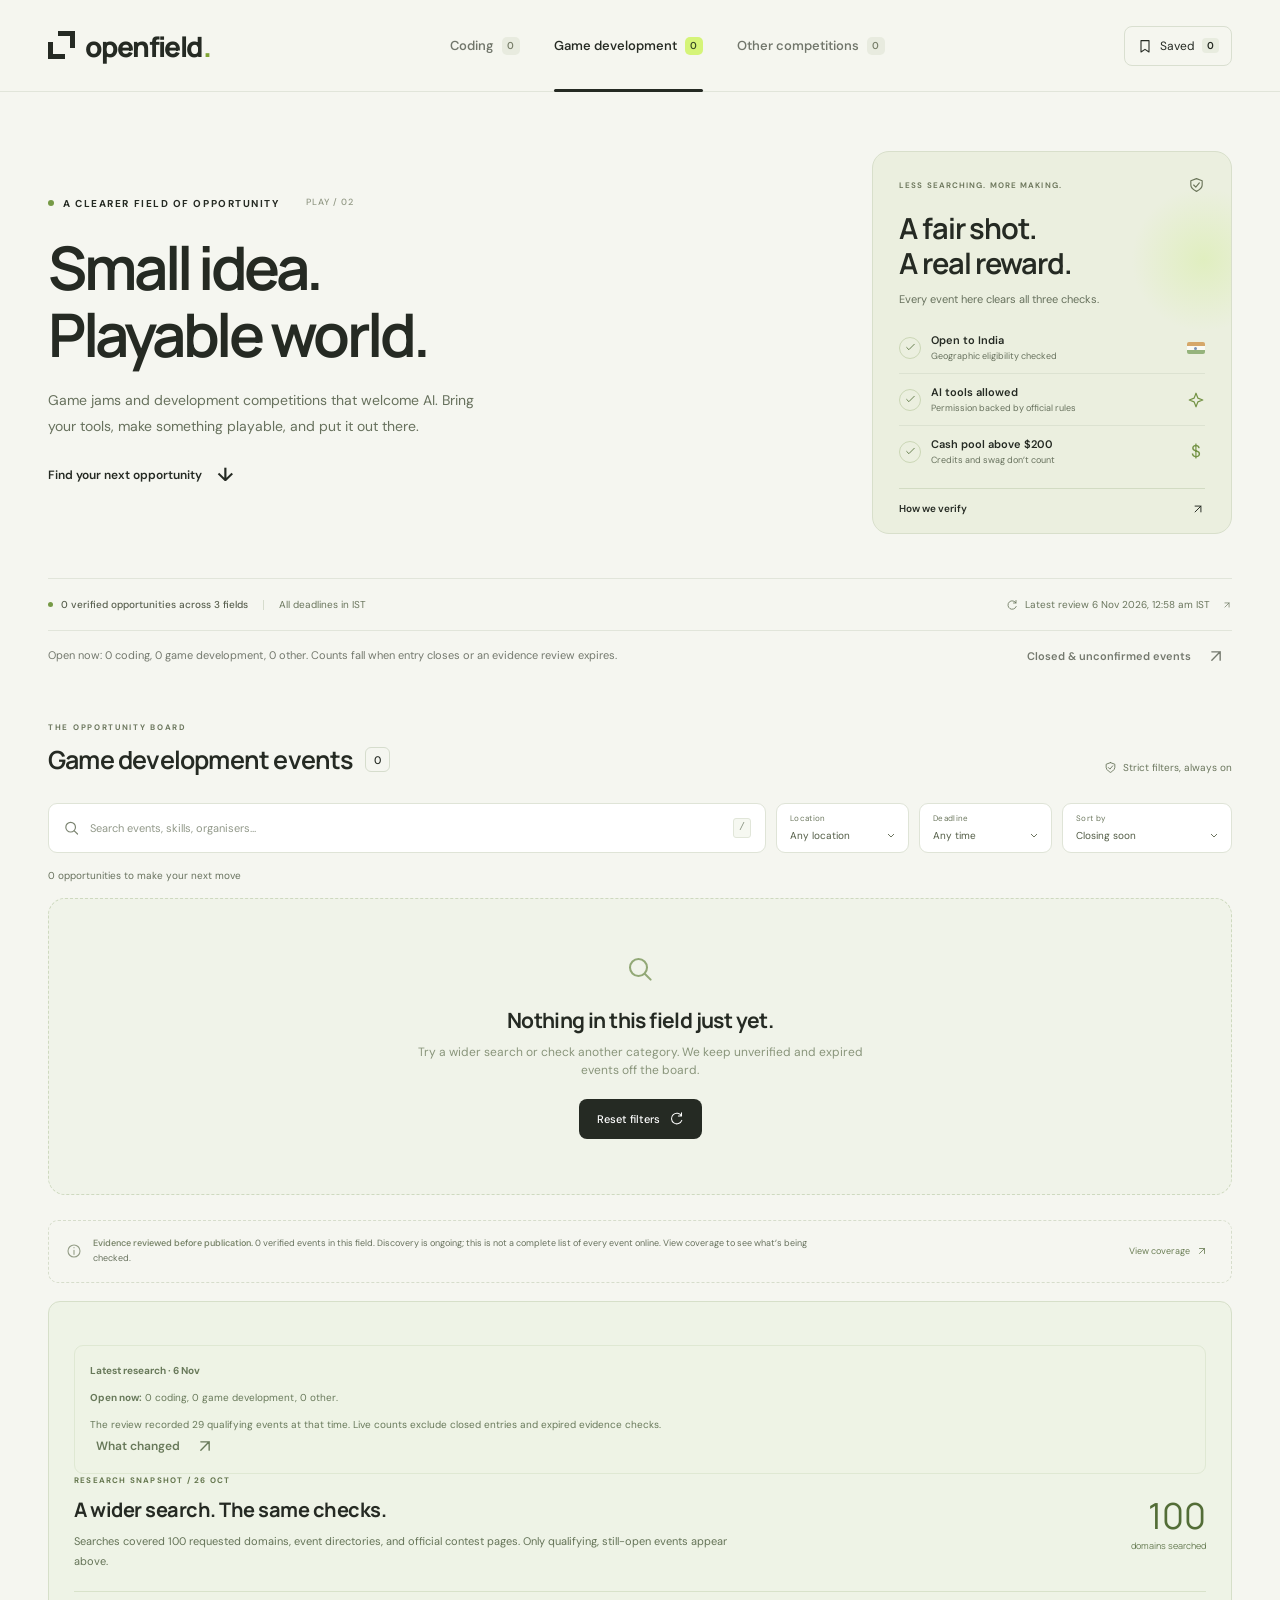
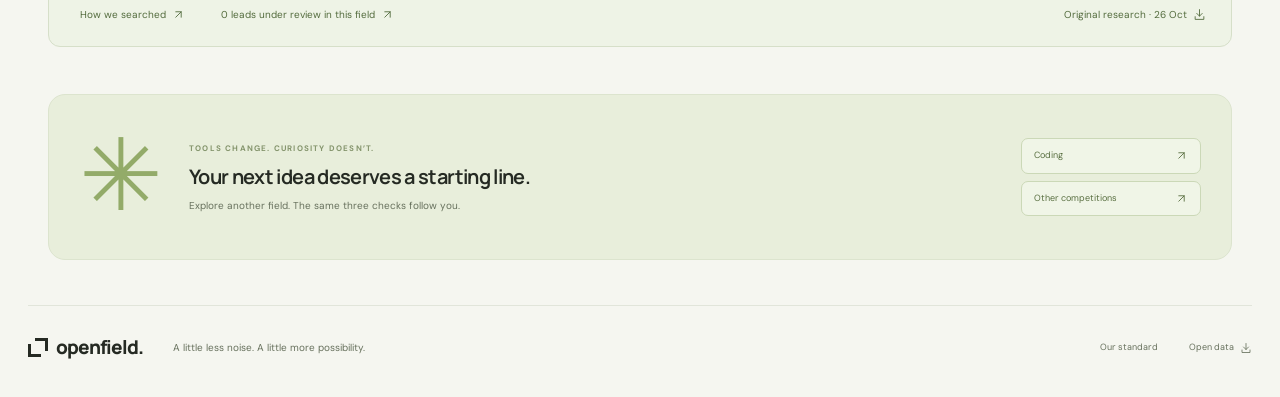
==== commit 654b93d1: "Refresh events and broaden discovery: 6 Nov Publish 29 qualifying events: 12 coding, 5 game developm" ====
--- a/games.html
+++ b/games.html
@@ -5,7 +5,7 @@
   <meta name="theme-color" content="#f5f6f0">
   <meta name="description" content="Game jams and game development competitions open to India, allowing AI tools, with cash prize pools above $200.">
   <title>Game development · Openfield</title>
-  <link rel="icon" href="favicon.svg" type="image/svg+xml"><link rel="stylesheet" href="style.css?v=20261101"><script src="app.js?v=20261101" defer></script>
+  <link rel="icon" href="favicon.svg" type="image/svg+xml"><link rel="stylesheet" href="style.css?v=20261105"><script src="app.js?v=20261105" defer></script>
 </head>
 <body data-category="game-development"><a class="skip-link" href="#opportunities">Skip to opportunities</a><div id="app"></div><noscript><div class="noscript">Enable JavaScript to browse, or read the <a href="events.json">event data</a>.</div></noscript></body>
 </html>
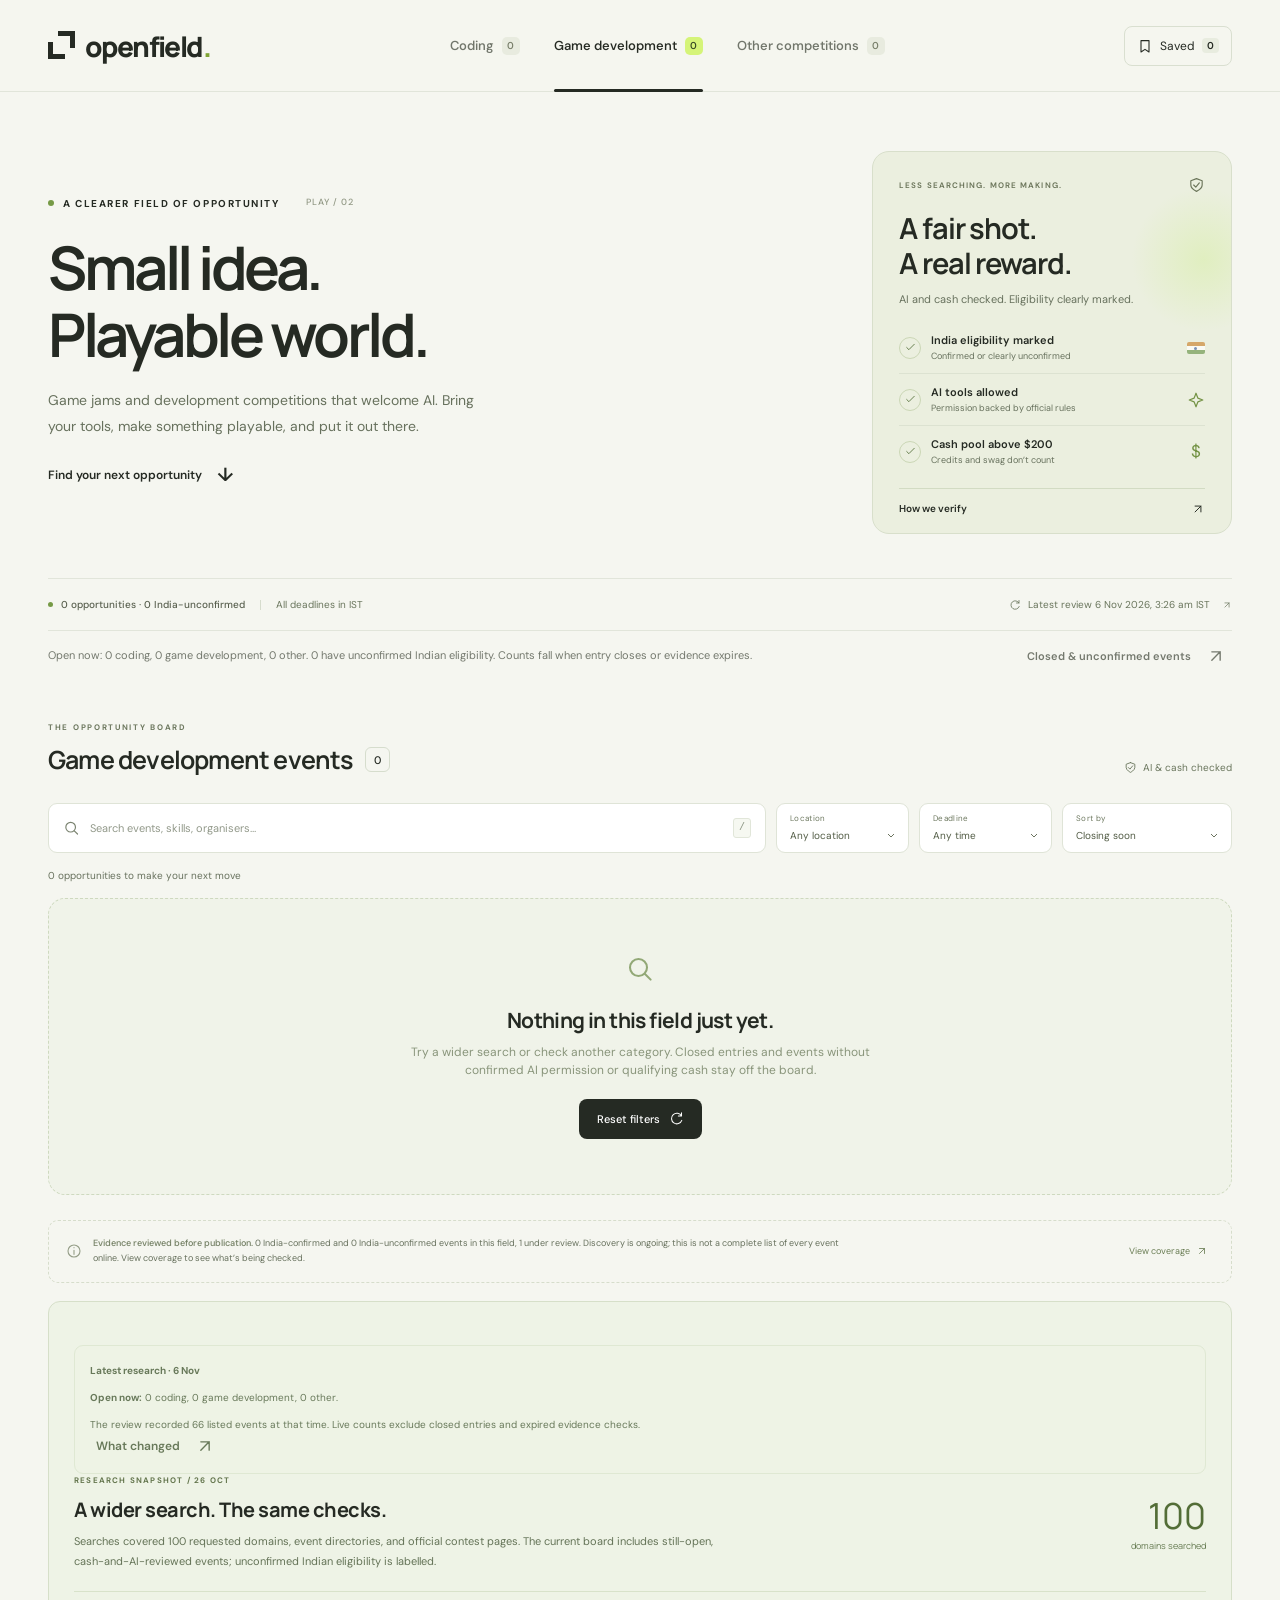
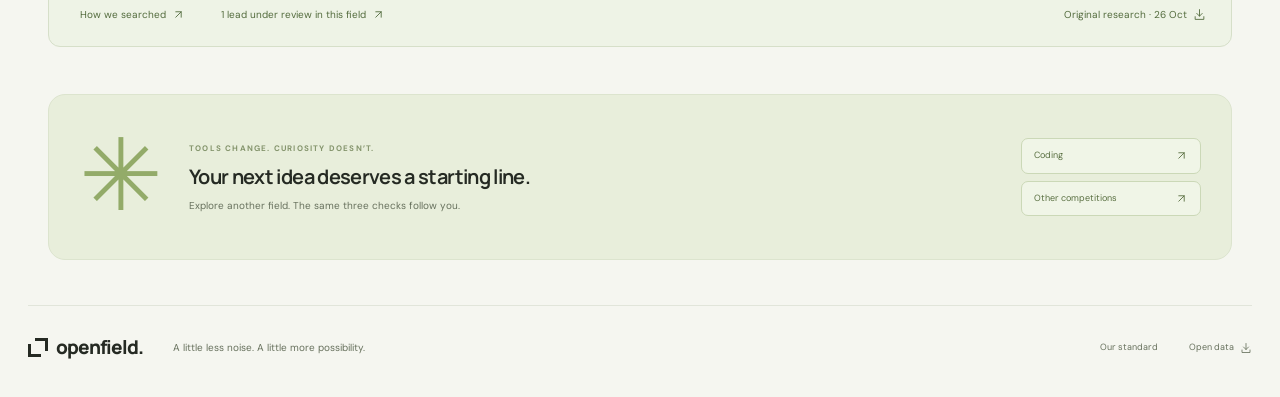
==== commit eb8f46be: "Expand gaming coverage and mark eligibility Publish 66 reviewed opportunities: 27 coding, 12 game de" ====
--- a/games.html
+++ b/games.html
@@ -3,9 +3,9 @@
 <head>
   <meta charset="utf-8"><meta name="viewport" content="width=device-width,initial-scale=1">
   <meta name="theme-color" content="#f5f6f0">
-  <meta name="description" content="Game jams and game development competitions open to India, allowing AI tools, with cash prize pools above $200.">
+  <meta name="description" content="Game jams with permitted AI use and cash pools above $200. Indian eligibility is marked confirmed or unconfirmed, with official sources.">
   <title>Game development · Openfield</title>
-  <link rel="icon" href="favicon.svg" type="image/svg+xml"><link rel="stylesheet" href="style.css?v=20261105"><script src="app.js?v=20261105" defer></script>
+  <link rel="icon" href="favicon.svg" type="image/svg+xml"><link rel="stylesheet" href="style.css?v=20261105215641"><script src="app.js?v=20261105215641" defer></script>
 </head>
 <body data-category="game-development"><a class="skip-link" href="#opportunities">Skip to opportunities</a><div id="app"></div><noscript><div class="noscript">Enable JavaScript to browse, or read the <a href="events.json">event data</a>.</div></noscript></body>
 </html>
--- a/style.css
+++ b/style.css
@@ -25,3 +25,4 @@
 @media(max-width:600px){.header-inner{padding:17px 20px 0}.brand{font-size:24px}.brand-mark{width:23px;height:25px}.brand-mark i{width:15px;height:15px;border-width:4px}.main-nav{gap:0;justify-content:space-between;min-height:57px}.main-nav a{font-size:10px;gap:6px}.nav-count{font-size:9px;min-width:16px;height:16px}.saved-button{font-size:10px;gap:5px}.saved-button .icon{width:14px;height:14px}.page-shell{padding:0 20px}.intro{grid-template-columns:1fr;gap:28px;padding:31px 0 25px}.intro h1{font-size:47px;letter-spacing:-2.6px;margin:19px 0 17px}.intro-description{font-size:12px;max-width:370px}.intro .eyebrow{font-size:7px;letter-spacing:1.2px}.text-link{font-size:11px}.promise-card{padding:19px 20px 12px}.promise-card h2{font-size:23px;line-height:1.3;margin:10px 0 6px}.promise-card h2 br{display:none}.promise-top{font-size:7px}.promise-card>p{font-size:10px;margin-bottom:9px}.promise-card li{padding:9px 0;gap:11px}.promise-card strong{font-size:11px}.promise-card small{font-size:9px}.how-button{font-size:10px;margin-top:8px}.promise-card li>.promise-end,.promise-card li>.dollar,.flag-india{margin-right:3px}.field-status{font-size:9px;padding:10px 0 5px}.field-status strong,.field-status button{font-size:9px}.field-status>div{gap:7px}.status-divider{margin:0 1px}.field-status button .icon:last-child{margin-left:0}.opportunities{padding-top:28px;padding-bottom:30px}.section-heading{align-items:start;margin-bottom:18px;gap:7px}.section-eyebrow{font-size:7px;letter-spacing:1.2px}.section-heading h2{font-size:21px;letter-spacing:-.8px;gap:8px}.section-heading h2>span{font-size:10px;min-width:21px;height:21px}.strict-label{font-size:0;padding-top:22px;gap:0}.strict-label .icon{width:17px;height:17px}.select-field{padding-left:10px;min-width:0}.select-field select{font-size:9px;padding-right:15px}.search-field input{font-size:10px}.sort-field{flex:1.2}.results-meta{font-size:9px;min-height:42px}.event-grid{grid-template-columns:1fr;gap:17px}.event-card{padding:23px 22px 0}.organizer-logo{height:40px;width:40px;font-size:13px}.organizer-info>span{font-size:10px;max-width:230px}.organizer-info small{font-size:9px}.card-badges{margin-top:20px;margin-bottom:12px}.open-badge,.urgent-badge{font-size:9px}.event-card h3{font-size:21px;min-height:0;margin-bottom:11px;letter-spacing:-.7px}.card-summary{font-size:12px;line-height:1.7;min-height:0}.tags span{font-size:9px}.tags{margin-bottom:24px}.card-facts{margin-bottom:19px}.fact-label{font-size:8px}.prize-amount{font-size:27px}.card-facts small{font-size:9px;max-width:220px}.deadline-fact strong{font-size:19px;margin-top:7px}.verification-strip{padding:12px 0;gap:17px}.verification-strip>span{font-size:9px}.verification-strip .icon{width:12px;height:12px}.card-actions{margin:0 -22px;min-height:53px}.card-actions button,.card-actions a{font-size:10px}.coverage-note{padding:13px;gap:9px;flex-wrap:wrap;margin-top:21px}.coverage-note p{font-size:9px;flex-basis:calc(100% - 35px)}.coverage-note button{margin-left:25px}.bottom-banner{padding:22px 20px;margin-bottom:30px;gap:10px}.banner-symbol{font-size:55px;width:43px}.bottom-banner>div:nth-child(2){flex:1;min-width:180px}.bottom-banner .eyebrow{font-size:6px;letter-spacing:1px}.bottom-banner h2{font-size:17px;letter-spacing:-.5px;line-height:1.4}.bottom-banner p{font-size:9px}.banner-links{margin-left:0;gap:7px}.banner-links a{font-size:9px;padding:10px;gap:5px}.banner-links .icon{width:11px}.site-footer{margin:0 20px;padding:20px 0 27px}.footer-brand{font-size:19px}.footer-brand .brand-mark{width:20px;height:20px}.site-footer>div{gap:15px}.site-footer button,.site-footer>div>a{font-size:9px}.dialog-wrap{padding:30px 23px 25px}.dialog-wrap h2{font-size:26px}.dialog-wrap .eyebrow{font-size:8px;letter-spacing:1px}.dialog-actions{justify-content:stretch}.dialog-actions>*{flex:1;padding-left:12px;padding-right:12px}.proof-section p,.method-steps p{font-size:12px}.dialog-note{font-size:11px}.toast{width:max-content;max-width:90%;text-align:center;font-size:11px}.skeleton-card{height:340px}}
 .availability-note{display:flex;align-items:center;justify-content:space-between;gap:16px;padding:14px 0;color:var(--muted);font-size:11px}.availability-note p{margin:0;line-height:1.6}.availability-note button{flex-shrink:0;font-size:11px}@media(max-width:700px){.availability-note{align-items:flex-start;flex-direction:column;gap:7px;font-size:10px}}
 @media(prefers-reduced-motion:reduce){*{scroll-behavior:auto!important;animation:none!important;transition:none!important}.event-card:hover{transform:none}}
+.verification-strip{flex-wrap:wrap}.verification-strip .eligibility-uncertain{color:#845514;background:#fff0cd;border-radius:5px;padding:4px 6px}.review-search{display:grid;gap:6px;margin:20px 0 8px;font-size:12px;font-weight:600}.review-search input{width:100%;padding:12px;border:1px solid var(--line);border-radius:8px;background:white}.research-record-list [hidden]{display:none!important}
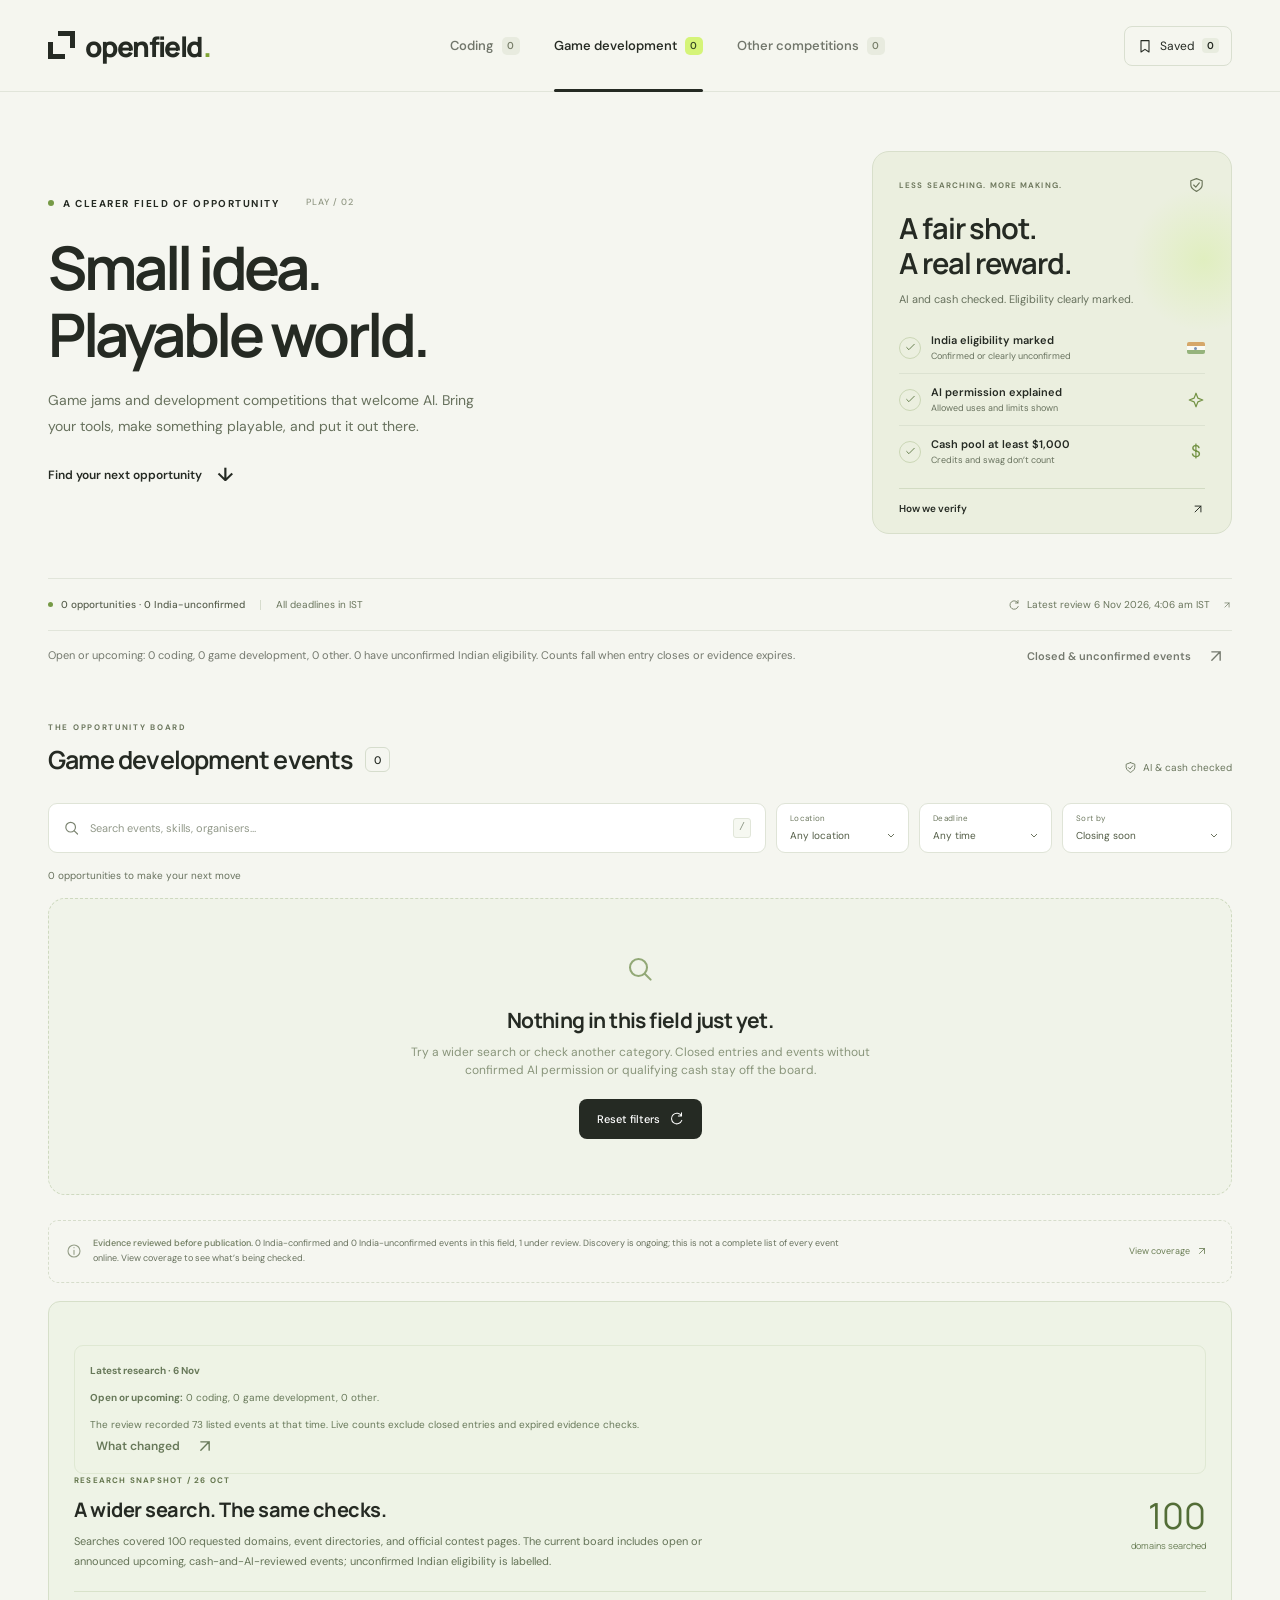
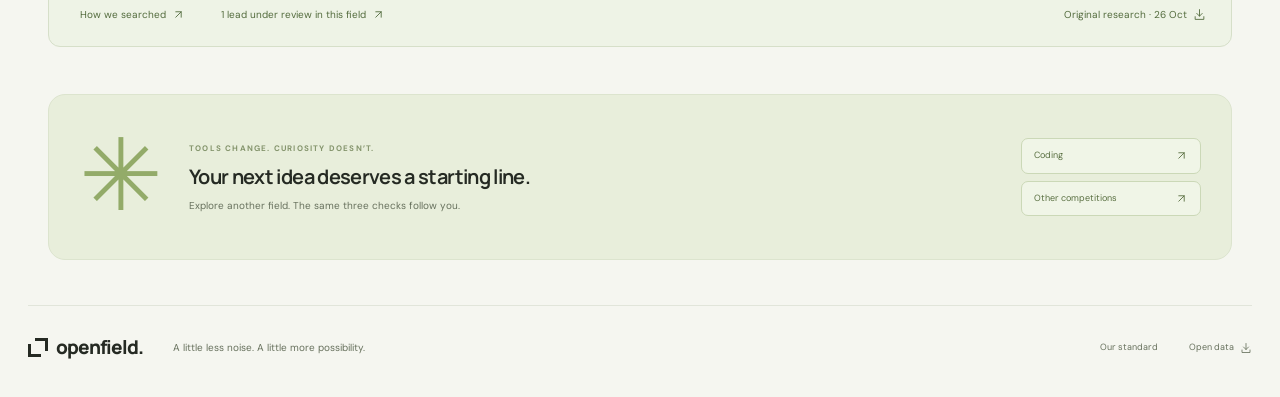
==== commit b08b9034: "Add nine game competitions and enforce $1,000 cash minimum Publish 73 events: 27 coding, 19 gaming, " ====
--- a/games.html
+++ b/games.html
@@ -3,9 +3,9 @@
 <head>
   <meta charset="utf-8"><meta name="viewport" content="width=device-width,initial-scale=1">
   <meta name="theme-color" content="#f5f6f0">
-  <meta name="description" content="Game jams with permitted AI use and cash pools above $200. Indian eligibility is marked confirmed or unconfirmed, with official sources.">
+  <meta name="description" content="Game jams and development competitions with permitted AI use and cash pools of at least $1,000. Indian eligibility is marked confirmed or unconfirmed, with official sources.">
   <title>Game development · Openfield</title>
-  <link rel="icon" href="favicon.svg" type="image/svg+xml"><link rel="stylesheet" href="style.css?v=20261105215641"><script src="app.js?v=20261105215641" defer></script>
+  <link rel="icon" href="favicon.svg" type="image/svg+xml"><link rel="stylesheet" href="style.css?v=20261105223634"><script src="app.js?v=20261105223634" defer></script>
 </head>
 <body data-category="game-development"><a class="skip-link" href="#opportunities">Skip to opportunities</a><div id="app"></div><noscript><div class="noscript">Enable JavaScript to browse, or read the <a href="events.json">event data</a>.</div></noscript></body>
 </html>
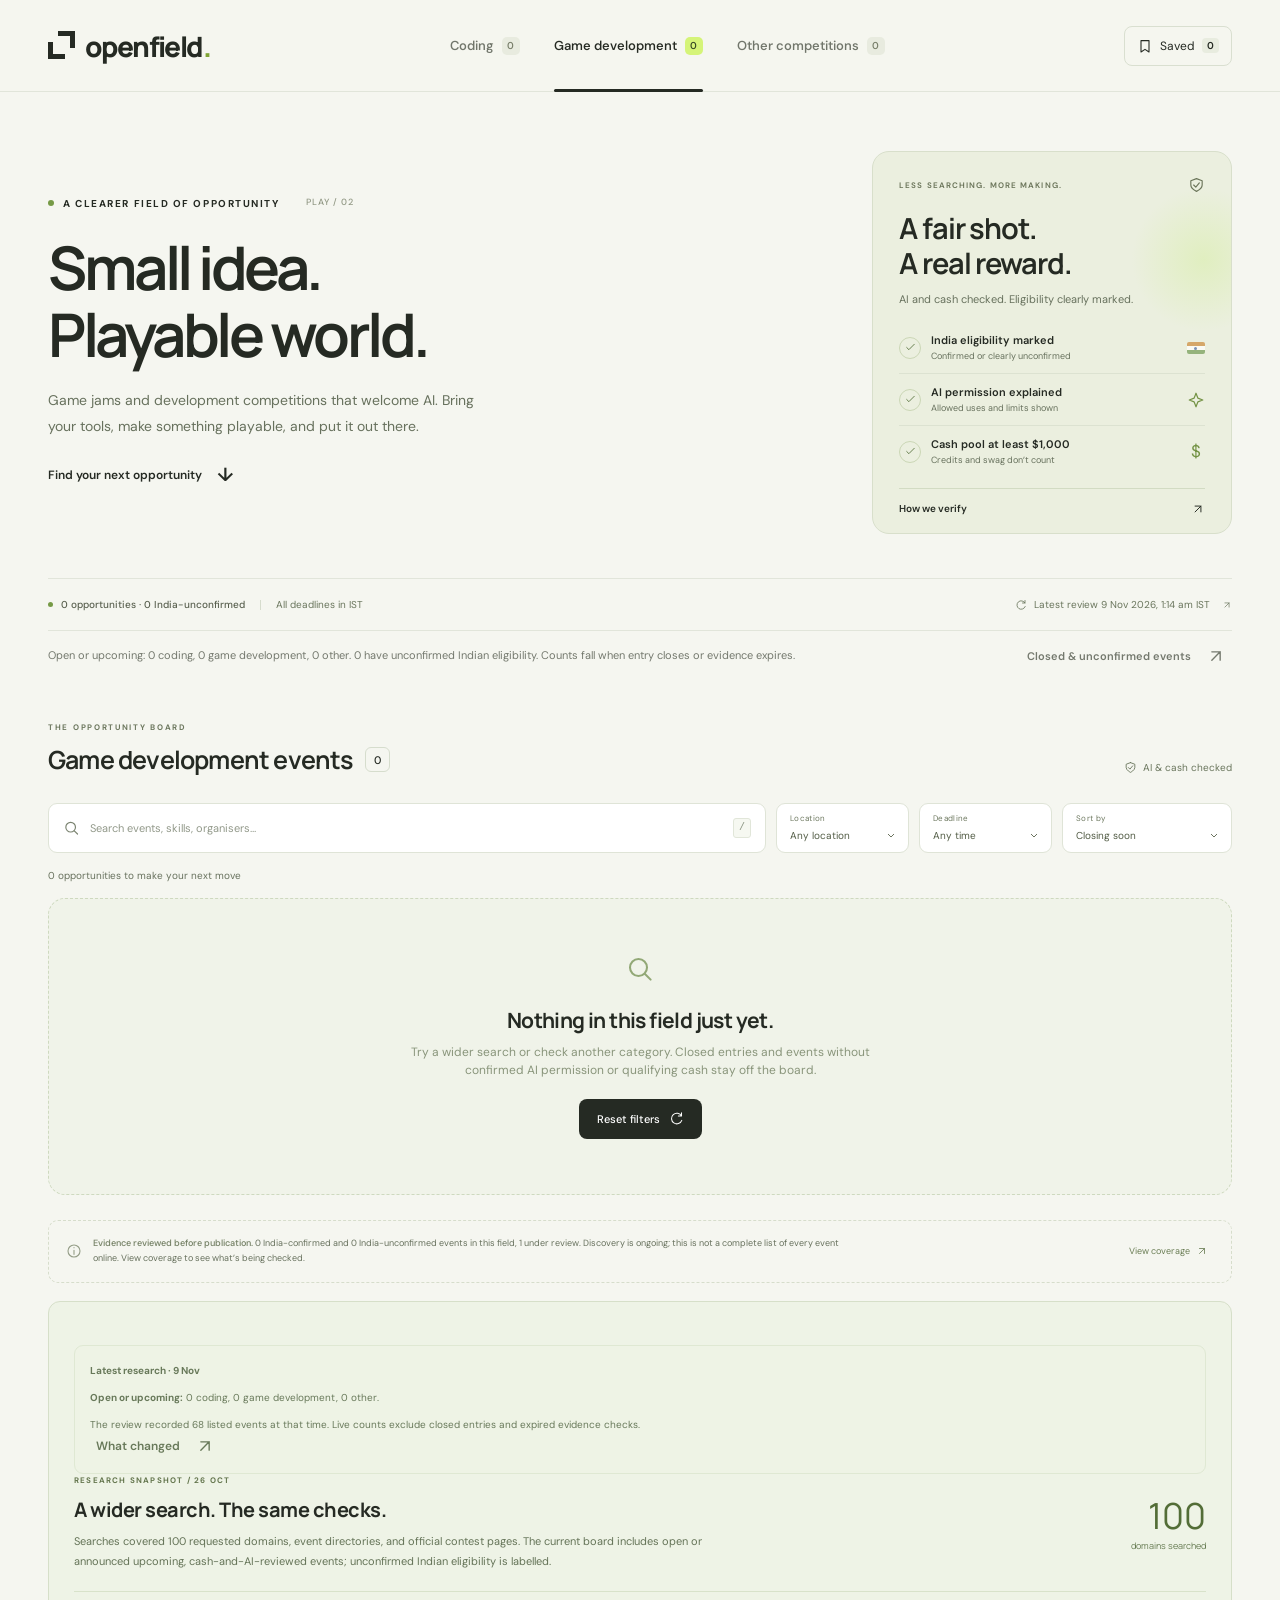
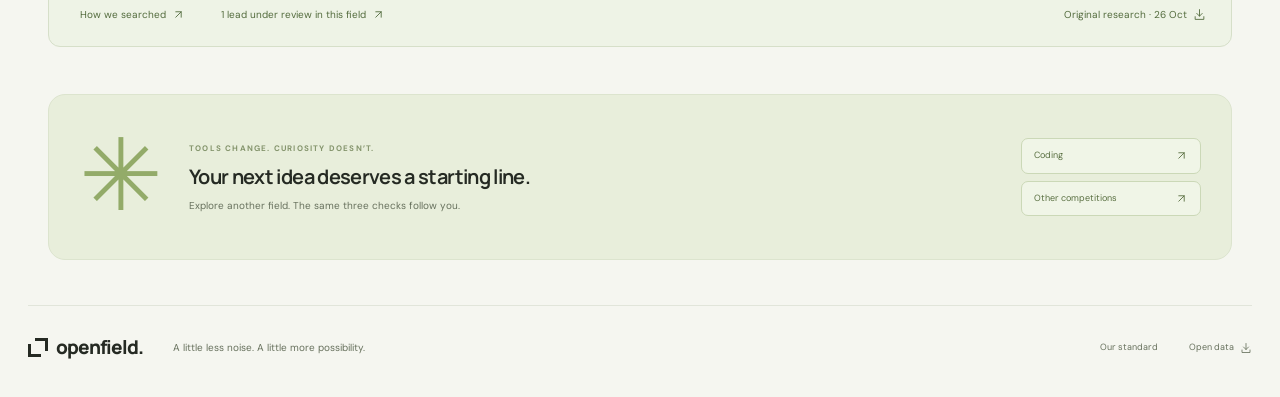
==== commit e4bf24ff: "Refresh November 9 listings and game-jam research Publish 68 listings: 24 coding, 18 gaming and 26 o" ====
--- a/games.html
+++ b/games.html
@@ -5,7 +5,7 @@
   <meta name="theme-color" content="#f5f6f0">
   <meta name="description" content="Game jams and development competitions with permitted AI use and cash pools of at least $1,000. Indian eligibility is marked confirmed or unconfirmed, with official sources.">
   <title>Game development · Openfield</title>
-  <link rel="icon" href="favicon.svg" type="image/svg+xml"><link rel="stylesheet" href="style.css?v=20261105223634"><script src="app.js?v=20261105223634" defer></script>
+  <link rel="icon" href="favicon.svg" type="image/svg+xml"><link rel="stylesheet" href="style.css?v=20261108194443"><script src="app.js?v=20261108194443" defer></script>
 </head>
 <body data-category="game-development"><a class="skip-link" href="#opportunities">Skip to opportunities</a><div id="app"></div><noscript><div class="noscript">Enable JavaScript to browse, or read the <a href="events.json">event data</a>.</div></noscript></body>
 </html>
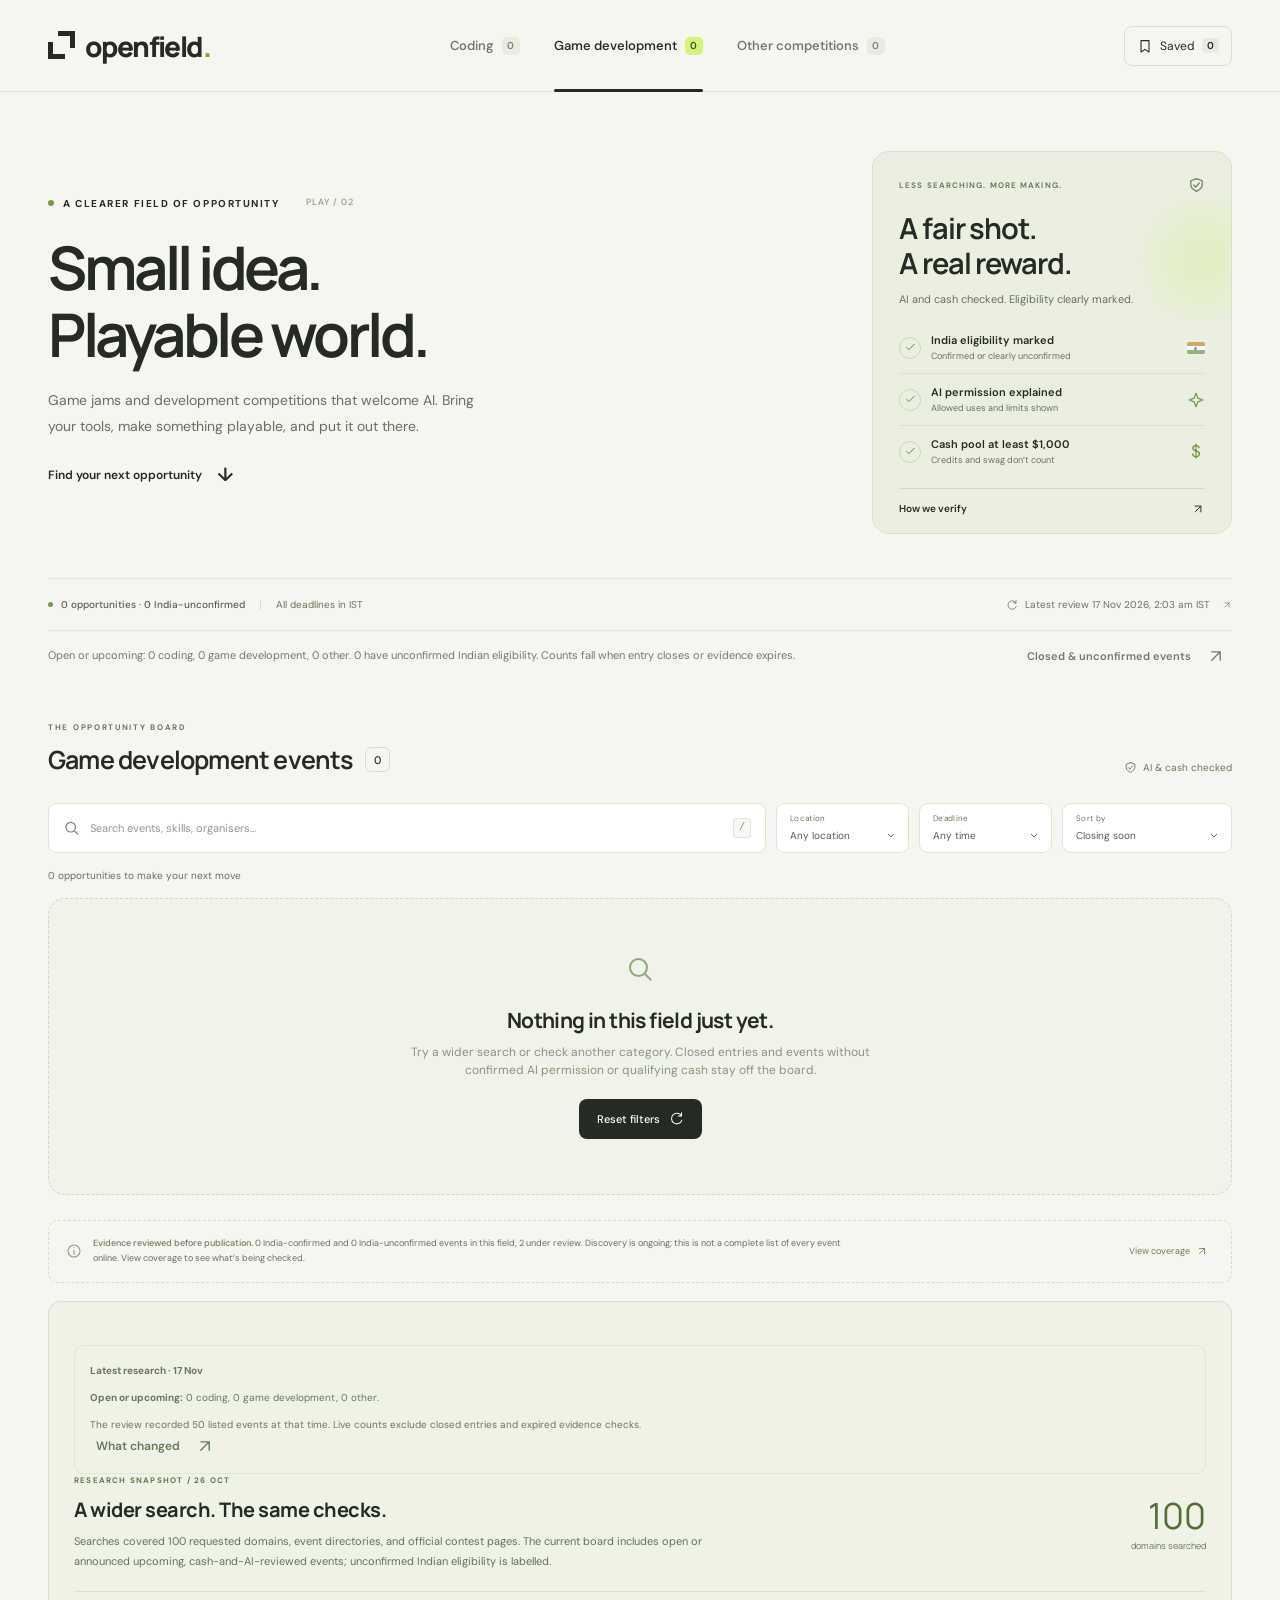
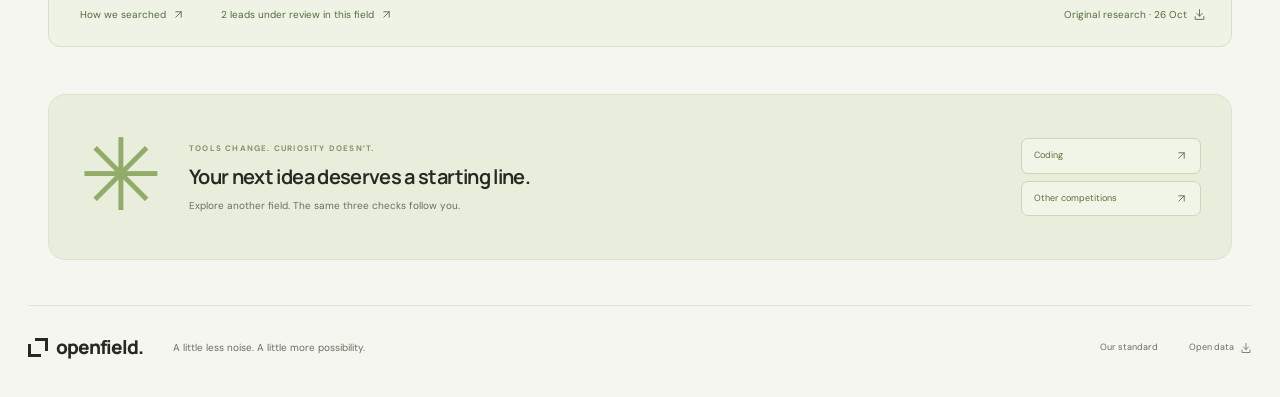
==== commit 2e16f21b: "Refresh November 17 events; add OpenGame and Reddit game jam Publish 50 reviewed listings: 15 coding" ====
--- a/games.html
+++ b/games.html
@@ -5,7 +5,7 @@
   <meta name="theme-color" content="#f5f6f0">
   <meta name="description" content="Game jams and development competitions with permitted AI use and cash pools of at least $1,000. Indian eligibility is marked confirmed or unconfirmed, with official sources.">
   <title>Game development · Openfield</title>
-  <link rel="icon" href="favicon.svg" type="image/svg+xml"><link rel="stylesheet" href="style.css?v=20261108194443"><script src="app.js?v=20261108194443" defer></script>
+  <link rel="icon" href="favicon.svg" type="image/svg+xml"><link rel="stylesheet" href="style.css?v=20261116203328"><script src="app.js?v=20261116203328" defer></script>
 </head>
 <body data-category="game-development"><a class="skip-link" href="#opportunities">Skip to opportunities</a><div id="app"></div><noscript><div class="noscript">Enable JavaScript to browse, or read the <a href="events.json">event data</a>.</div></noscript></body>
 </html>
